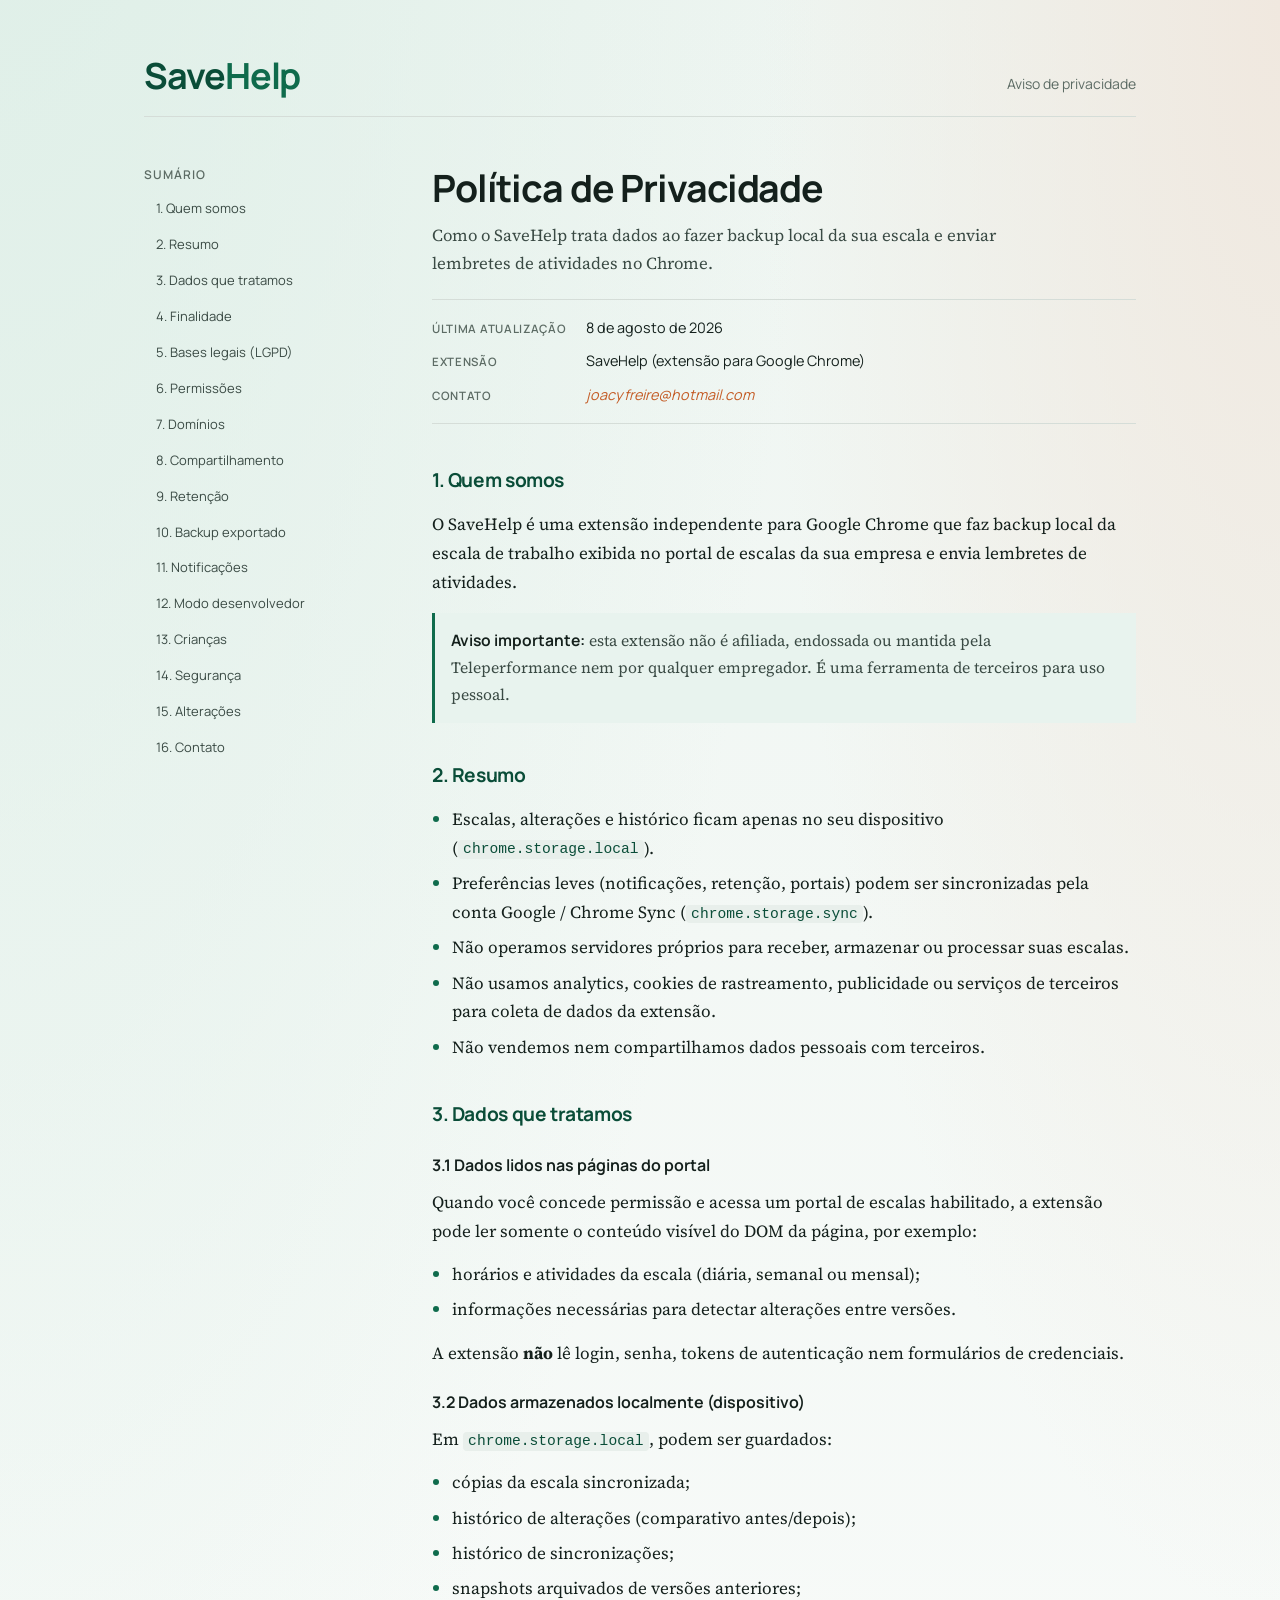
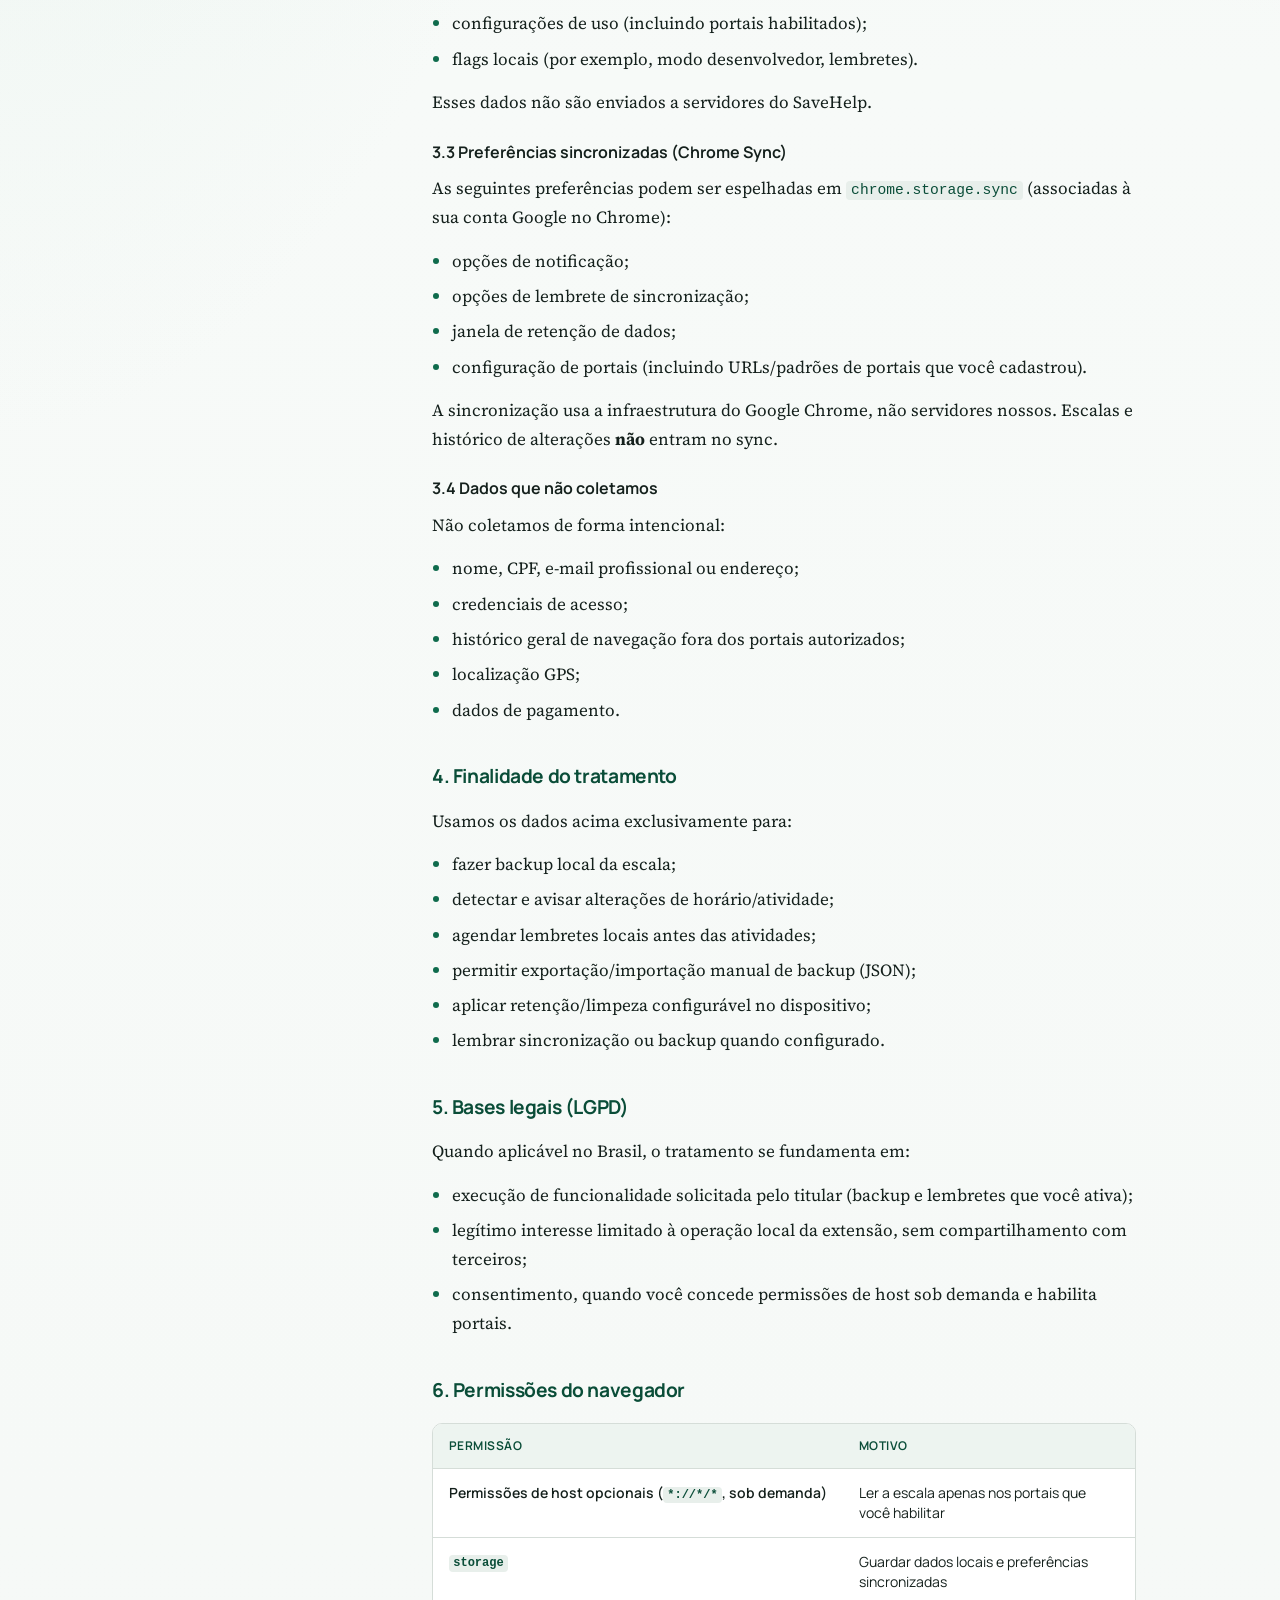
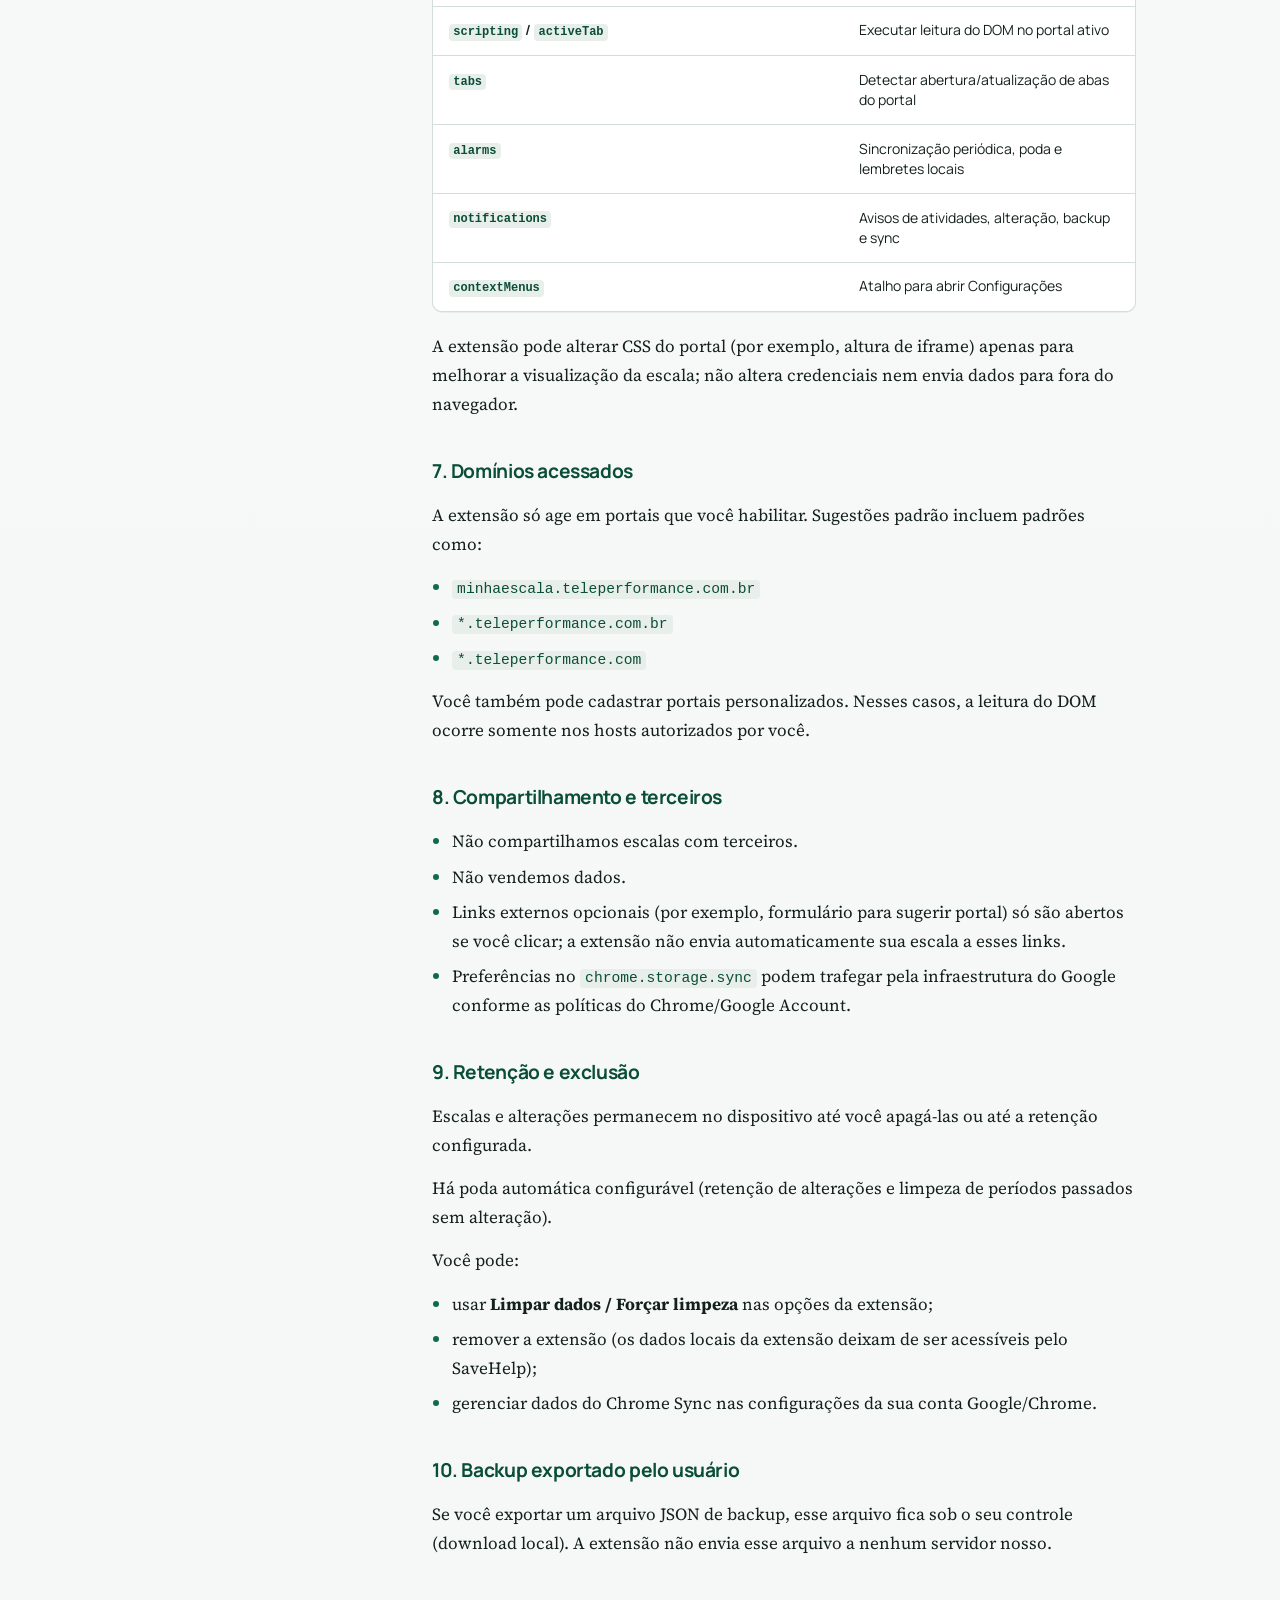
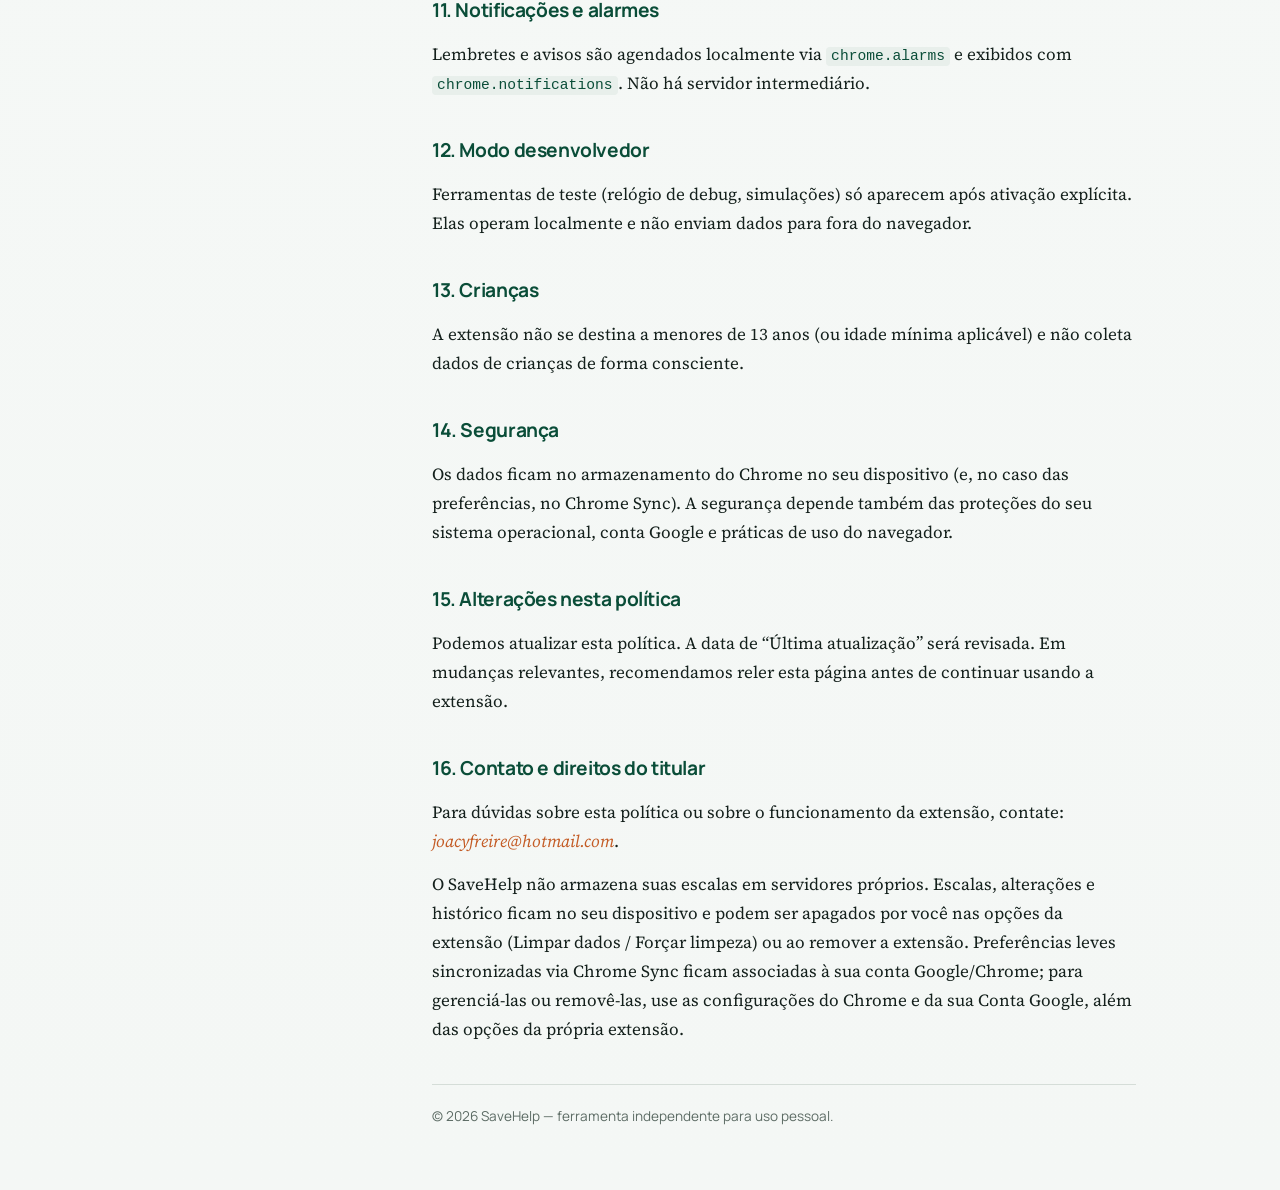
==== savehelp/privacidade.html @ 07190534 "Index e separação por diretorio" ====
<!DOCTYPE html>
<html lang="pt-BR">
<head>
  <meta charset="UTF-8" />
  <meta name="viewport" content="width=device-width, initial-scale=1" />
  <title>Política de Privacidade — SaveHelp</title>
  <meta name="description" content="Política de Privacidade da extensão SaveHelp para Google Chrome. Como tratamos dados de escalas, preferências e permissões." />
  <link rel="preconnect" href="https://fonts.googleapis.com" />
  <link rel="preconnect" href="https://fonts.gstatic.com" crossorigin />
  <link href="https://fonts.googleapis.com/css2?family=Manrope:wght@400;500;600;700&family=Source+Serif+4:opsz,wght@8..60,400;8..60,600;8..60,700&display=swap" rel="stylesheet" />
  <style>
    :root {
      --ink: #14201c;
      --ink-soft: #3a4a44;
      --muted: #5c6b64;
      --line: #d5ddd8;
      --paper: #f7faf8;
      --surface: #ffffff;
      --brand: #0f6b4c;
      --brand-deep: #0a4d38;
      --accent: #c45c26;
      --highlight: #e8f3ee;
      --shadow: 0 1px 0 rgba(20, 32, 28, 0.06);
      --radius: 10px;
      --max: 44rem;
      --font-sans: "Manrope", system-ui, sans-serif;
      --font-serif: "Source Serif 4", Georgia, serif;
    }

    * {
      box-sizing: border-box;
    }

    html {
      scroll-behavior: smooth;
    }

    body {
      margin: 0;
      color: var(--ink);
      font-family: var(--font-serif);
      font-size: 1.0625rem;
      line-height: 1.7;
      background:
        radial-gradient(ellipse 120% 80% at 0% -10%, #dceee6 0%, transparent 55%),
        radial-gradient(ellipse 90% 60% at 100% 0%, #f0e8df 0%, transparent 45%),
        linear-gradient(180deg, #eef5f1 0%, var(--paper) 28%, #f4f7f5 100%);
      min-height: 100vh;
    }

    a {
      color: var(--brand-deep);
      text-decoration-thickness: 1px;
      text-underline-offset: 0.18em;
    }

    a:hover {
      color: var(--accent);
    }

    .page {
      width: min(100% - 2rem, 68rem);
      margin: 0 auto;
      padding: 2.5rem 0 4rem;
      display: grid;
      grid-template-columns: 1fr;
      gap: 2rem;
    }

    @media (min-width: 960px) {
      .page {
        grid-template-columns: 15rem minmax(0, var(--max));
        justify-content: center;
        gap: 3rem;
        padding-top: 3.5rem;
      }
    }

    .brand-bar {
      grid-column: 1 / -1;
      display: flex;
      flex-wrap: wrap;
      align-items: baseline;
      justify-content: space-between;
      gap: 0.75rem 1.5rem;
      padding-bottom: 1.25rem;
      border-bottom: 1px solid var(--line);
    }

    .brand {
      font-family: var(--font-sans);
      font-weight: 700;
      font-size: clamp(1.75rem, 3vw, 2.25rem);
      letter-spacing: -0.03em;
      color: var(--brand-deep);
      line-height: 1.1;
    }

    .brand span {
      color: var(--brand);
    }

    .meta-top {
      font-family: var(--font-sans);
      font-size: 0.875rem;
      color: var(--muted);
    }

    .toc {
      font-family: var(--font-sans);
    }

    @media (min-width: 960px) {
      .toc {
        position: sticky;
        top: 1.5rem;
        align-self: start;
        max-height: calc(100vh - 3rem);
        overflow: auto;
      }
    }

    .toc h2 {
      margin: 0 0 0.75rem;
      font-size: 0.75rem;
      font-weight: 600;
      letter-spacing: 0.08em;
      text-transform: uppercase;
      color: var(--muted);
    }

    .toc ol {
      margin: 0;
      padding: 0;
      list-style: none;
      display: grid;
      gap: 0.35rem;
    }

    .toc a {
      display: block;
      padding: 0.2rem 0;
      color: var(--ink-soft);
      text-decoration: none;
      font-size: 0.8125rem;
      line-height: 1.35;
      border-left: 2px solid transparent;
      padding-left: 0.65rem;
    }

    .toc a:hover {
      color: var(--brand);
      border-left-color: var(--brand);
    }

    main {
      min-width: 0;
    }

    .hero {
      margin-bottom: 2.5rem;
    }

    .hero h1 {
      margin: 0 0 0.75rem;
      font-family: var(--font-sans);
      font-size: clamp(1.65rem, 3.5vw, 2.35rem);
      font-weight: 700;
      letter-spacing: -0.03em;
      line-height: 1.2;
      color: var(--ink);
    }

    .hero-lede {
      margin: 0 0 1.25rem;
      color: var(--ink-soft);
      font-size: 1.05rem;
      max-width: 38rem;
    }

    .facts {
      display: grid;
      gap: 0.65rem;
      font-family: var(--font-sans);
      font-size: 0.9rem;
      padding: 1rem 0;
      border-top: 1px solid var(--line);
      border-bottom: 1px solid var(--line);
    }

    .facts dt {
      margin: 0;
      font-weight: 600;
      color: var(--muted);
      font-size: 0.72rem;
      letter-spacing: 0.06em;
      text-transform: uppercase;
    }

    .facts dd {
      margin: 0.15rem 0 0;
      color: var(--ink);
    }

    @media (min-width: 560px) {
      .facts {
        grid-template-columns: auto 1fr;
        column-gap: 1.25rem;
        row-gap: 0.55rem;
        align-items: baseline;
      }

      .facts dt {
        margin: 0;
      }

      .facts dd {
        margin: 0;
      }
    }

    section {
      margin: 0 0 2.25rem;
      scroll-margin-top: 1.5rem;
    }

    section h2 {
      margin: 0 0 0.85rem;
      font-family: var(--font-sans);
      font-size: 1.2rem;
      font-weight: 700;
      letter-spacing: -0.02em;
      color: var(--brand-deep);
    }

    section h3 {
      margin: 1.35rem 0 0.55rem;
      font-family: var(--font-sans);
      font-size: 1rem;
      font-weight: 650;
      color: var(--ink);
    }

    p {
      margin: 0 0 0.9rem;
    }

    ul, ol {
      margin: 0 0 0.9rem;
      padding-left: 1.25rem;
    }

    li {
      margin-bottom: 0.4rem;
    }

    li::marker {
      color: var(--brand);
    }

    .callout {
      margin: 1rem 0 1.25rem;
      padding: 0.9rem 1rem;
      background: var(--highlight);
      border-left: 3px solid var(--brand);
      color: var(--ink-soft);
      font-size: 0.98rem;
    }

    .callout strong {
      color: var(--ink);
      font-family: var(--font-sans);
      font-weight: 650;
    }

    .table-wrap {
      overflow-x: auto;
      margin: 1rem 0 1.25rem;
      border: 1px solid var(--line);
      border-radius: var(--radius);
      background: var(--surface);
      box-shadow: var(--shadow);
    }

    table {
      width: 100%;
      border-collapse: collapse;
      font-family: var(--font-sans);
      font-size: 0.875rem;
      line-height: 1.45;
    }

    th, td {
      padding: 0.85rem 1rem;
      text-align: left;
      vertical-align: top;
      border-bottom: 1px solid var(--line);
    }

    th {
      background: #edf4f0;
      font-weight: 650;
      color: var(--brand-deep);
      font-size: 0.75rem;
      letter-spacing: 0.04em;
      text-transform: uppercase;
    }

    tr:last-child td {
      border-bottom: none;
    }

    td:first-child {
      font-weight: 600;
      color: var(--ink);
      white-space: nowrap;
    }

    @media (max-width: 560px) {
      td:first-child {
        white-space: normal;
      }
    }

    code {
      font-family: ui-monospace, "Cascadia Code", "Segoe UI Mono", monospace;
      font-size: 0.86em;
      background: #e8efeB;
      color: var(--brand-deep);
      padding: 0.1em 0.35em;
      border-radius: 4px;
    }

    footer {
      margin-top: 2.5rem;
      padding-top: 1.25rem;
      border-top: 1px solid var(--line);
      font-family: var(--font-sans);
      font-size: 0.85rem;
      color: var(--muted);
    }

    footer p {
      margin: 0;
    }

    .email-placeholder {
      font-style: italic;
      color: var(--accent);
    }
  </style>
</head>
<body>
  <div class="page">
    <header class="brand-bar">
      <div class="brand">Save<span>Help</span></div>
      <div class="meta-top">Aviso de privacidade</div>
    </header>

    <nav class="toc" aria-label="Sumário">
      <h2>Sumário</h2>
      <ol>
        <li><a href="#quem-somos">1. Quem somos</a></li>
        <li><a href="#resumo">2. Resumo</a></li>
        <li><a href="#dados">3. Dados que tratamos</a></li>
        <li><a href="#finalidade">4. Finalidade</a></li>
        <li><a href="#lgpd">5. Bases legais (LGPD)</a></li>
        <li><a href="#permissoes">6. Permissões</a></li>
        <li><a href="#dominios">7. Domínios</a></li>
        <li><a href="#compartilhamento">8. Compartilhamento</a></li>
        <li><a href="#retencao">9. Retenção</a></li>
        <li><a href="#backup">10. Backup exportado</a></li>
        <li><a href="#notificacoes">11. Notificações</a></li>
        <li><a href="#dev">12. Modo desenvolvedor</a></li>
        <li><a href="#criancas">13. Crianças</a></li>
        <li><a href="#seguranca">14. Segurança</a></li>
        <li><a href="#alteracoes">15. Alterações</a></li>
        <li><a href="#contato">16. Contato</a></li>
      </ol>
    </nav>

    <main>
      <div class="hero">
        <h1>Política de Privacidade</h1>
        <p class="hero-lede">
          Como o SaveHelp trata dados ao fazer backup local da sua escala e enviar lembretes de atividades no Chrome.
        </p>
        <dl class="facts">
          <dt>Última atualização</dt>
          <dd>8 de agosto de 2026</dd>
          <dt>Extensão</dt>
          <dd>SaveHelp (extensão para Google Chrome)</dd>
          <dt>Contato</dt>
          <dd><span class="email-placeholder">joacyfreire@hotmail.com</span></dd>
        </dl>
      </div>

      <section id="quem-somos">
        <h2>1. Quem somos</h2>
        <p>
          O SaveHelp é uma extensão independente para Google Chrome que faz backup local da escala de trabalho exibida no portal de escalas da sua empresa e envia lembretes de atividades.
        </p>
        <div class="callout">
          <strong>Aviso importante:</strong> esta extensão não é afiliada, endossada ou mantida pela Teleperformance nem por qualquer empregador. É uma ferramenta de terceiros para uso pessoal.
        </div>
      </section>

      <section id="resumo">
        <h2>2. Resumo</h2>
        <ul>
          <li>Escalas, alterações e histórico ficam apenas no seu dispositivo (<code>chrome.storage.local</code>).</li>
          <li>Preferências leves (notificações, retenção, portais) podem ser sincronizadas pela conta Google / Chrome Sync (<code>chrome.storage.sync</code>).</li>
          <li>Não operamos servidores próprios para receber, armazenar ou processar suas escalas.</li>
          <li>Não usamos analytics, cookies de rastreamento, publicidade ou serviços de terceiros para coleta de dados da extensão.</li>
          <li>Não vendemos nem compartilhamos dados pessoais com terceiros.</li>
        </ul>
      </section>

      <section id="dados">
        <h2>3. Dados que tratamos</h2>

        <h3>3.1 Dados lidos nas páginas do portal</h3>
        <p>
          Quando você concede permissão e acessa um portal de escalas habilitado, a extensão pode ler somente o conteúdo visível do DOM da página, por exemplo:
        </p>
        <ul>
          <li>horários e atividades da escala (diária, semanal ou mensal);</li>
          <li>informações necessárias para detectar alterações entre versões.</li>
        </ul>
        <p>
          A extensão <strong>não</strong> lê login, senha, tokens de autenticação nem formulários de credenciais.
        </p>

        <h3>3.2 Dados armazenados localmente (dispositivo)</h3>
        <p>Em <code>chrome.storage.local</code>, podem ser guardados:</p>
        <ul>
          <li>cópias da escala sincronizada;</li>
          <li>histórico de alterações (comparativo antes/depois);</li>
          <li>histórico de sincronizações;</li>
          <li>snapshots arquivados de versões anteriores;</li>
          <li>configurações de uso (incluindo portais habilitados);</li>
          <li>flags locais (por exemplo, modo desenvolvedor, lembretes).</li>
        </ul>
        <p>Esses dados não são enviados a servidores do SaveHelp.</p>

        <h3>3.3 Preferências sincronizadas (Chrome Sync)</h3>
        <p>
          As seguintes preferências podem ser espelhadas em <code>chrome.storage.sync</code> (associadas à sua conta Google no Chrome):
        </p>
        <ul>
          <li>opções de notificação;</li>
          <li>opções de lembrete de sincronização;</li>
          <li>janela de retenção de dados;</li>
          <li>configuração de portais (incluindo URLs/padrões de portais que você cadastrou).</li>
        </ul>
        <p>
          A sincronização usa a infraestrutura do Google Chrome, não servidores nossos. Escalas e histórico de alterações <strong>não</strong> entram no sync.
        </p>

        <h3>3.4 Dados que não coletamos</h3>
        <p>Não coletamos de forma intencional:</p>
        <ul>
          <li>nome, CPF, e-mail profissional ou endereço;</li>
          <li>credenciais de acesso;</li>
          <li>histórico geral de navegação fora dos portais autorizados;</li>
          <li>localização GPS;</li>
          <li>dados de pagamento.</li>
        </ul>
      </section>

      <section id="finalidade">
        <h2>4. Finalidade do tratamento</h2>
        <p>Usamos os dados acima exclusivamente para:</p>
        <ul>
          <li>fazer backup local da escala;</li>
          <li>detectar e avisar alterações de horário/atividade;</li>
          <li>agendar lembretes locais antes das atividades;</li>
          <li>permitir exportação/importação manual de backup (JSON);</li>
          <li>aplicar retenção/limpeza configurável no dispositivo;</li>
          <li>lembrar sincronização ou backup quando configurado.</li>
        </ul>
      </section>

      <section id="lgpd">
        <h2>5. Bases legais (LGPD)</h2>
        <p>Quando aplicável no Brasil, o tratamento se fundamenta em:</p>
        <ul>
          <li>execução de funcionalidade solicitada pelo titular (backup e lembretes que você ativa);</li>
          <li>legítimo interesse limitado à operação local da extensão, sem compartilhamento com terceiros;</li>
          <li>consentimento, quando você concede permissões de host sob demanda e habilita portais.</li>
        </ul>
      </section>

      <section id="permissoes">
        <h2>6. Permissões do navegador</h2>
        <div class="table-wrap">
          <table>
            <thead>
              <tr>
                <th scope="col">Permissão</th>
                <th scope="col">Motivo</th>
              </tr>
            </thead>
            <tbody>
              <tr>
                <td>Permissões de host opcionais (<code>*://*/*</code>, sob demanda)</td>
                <td>Ler a escala apenas nos portais que você habilitar</td>
              </tr>
              <tr>
                <td><code>storage</code></td>
                <td>Guardar dados locais e preferências sincronizadas</td>
              </tr>
              <tr>
                <td><code>scripting</code> / <code>activeTab</code></td>
                <td>Executar leitura do DOM no portal ativo</td>
              </tr>
              <tr>
                <td><code>tabs</code></td>
                <td>Detectar abertura/atualização de abas do portal</td>
              </tr>
              <tr>
                <td><code>alarms</code></td>
                <td>Sincronização periódica, poda e lembretes locais</td>
              </tr>
              <tr>
                <td><code>notifications</code></td>
                <td>Avisos de atividades, alteração, backup e sync</td>
              </tr>
              <tr>
                <td><code>contextMenus</code></td>
                <td>Atalho para abrir Configurações</td>
              </tr>
            </tbody>
          </table>
        </div>
        <p>
          A extensão pode alterar CSS do portal (por exemplo, altura de iframe) apenas para melhorar a visualização da escala; não altera credenciais nem envia dados para fora do navegador.
        </p>
      </section>

      <section id="dominios">
        <h2>7. Domínios acessados</h2>
        <p>
          A extensão só age em portais que você habilitar. Sugestões padrão incluem padrões como:
        </p>
        <ul>
          <li><code>minhaescala.teleperformance.com.br</code></li>
          <li><code>*.teleperformance.com.br</code></li>
          <li><code>*.teleperformance.com</code></li>
        </ul>
        <p>
          Você também pode cadastrar portais personalizados. Nesses casos, a leitura do DOM ocorre somente nos hosts autorizados por você.
        </p>
      </section>

      <section id="compartilhamento">
        <h2>8. Compartilhamento e terceiros</h2>
        <ul>
          <li>Não compartilhamos escalas com terceiros.</li>
          <li>Não vendemos dados.</li>
          <li>Links externos opcionais (por exemplo, formulário para sugerir portal) só são abertos se você clicar; a extensão não envia automaticamente sua escala a esses links.</li>
          <li>Preferências no <code>chrome.storage.sync</code> podem trafegar pela infraestrutura do Google conforme as políticas do Chrome/Google Account.</li>
        </ul>
      </section>

      <section id="retencao">
        <h2>9. Retenção e exclusão</h2>
        <p>
          Escalas e alterações permanecem no dispositivo até você apagá-las ou até a retenção configurada.
        </p>
        <p>
          Há poda automática configurável (retenção de alterações e limpeza de períodos passados sem alteração).
        </p>
        <p>Você pode:</p>
        <ul>
          <li>usar <strong>Limpar dados / Forçar limpeza</strong> nas opções da extensão;</li>
          <li>remover a extensão (os dados locais da extensão deixam de ser acessíveis pelo SaveHelp);</li>
          <li>gerenciar dados do Chrome Sync nas configurações da sua conta Google/Chrome.</li>
        </ul>
      </section>

      <section id="backup">
        <h2>10. Backup exportado pelo usuário</h2>
        <p>
          Se você exportar um arquivo JSON de backup, esse arquivo fica sob o seu controle (download local). A extensão não envia esse arquivo a nenhum servidor nosso.
        </p>
      </section>

      <section id="notificacoes">
        <h2>11. Notificações e alarmes</h2>
        <p>
          Lembretes e avisos são agendados localmente via <code>chrome.alarms</code> e exibidos com <code>chrome.notifications</code>. Não há servidor intermediário.
        </p>
      </section>

      <section id="dev">
        <h2>12. Modo desenvolvedor</h2>
        <p>
          Ferramentas de teste (relógio de debug, simulações) só aparecem após ativação explícita. Elas operam localmente e não enviam dados para fora do navegador.
        </p>
      </section>

      <section id="criancas">
        <h2>13. Crianças</h2>
        <p>
          A extensão não se destina a menores de 13 anos (ou idade mínima aplicável) e não coleta dados de crianças de forma consciente.
        </p>
      </section>

      <section id="seguranca">
        <h2>14. Segurança</h2>
        <p>
          Os dados ficam no armazenamento do Chrome no seu dispositivo (e, no caso das preferências, no Chrome Sync). A segurança depende também das proteções do seu sistema operacional, conta Google e práticas de uso do navegador.
        </p>
      </section>

      <section id="alteracoes">
        <h2>15. Alterações nesta política</h2>
        <p>
          Podemos atualizar esta política. A data de “Última atualização” será revisada. Em mudanças relevantes, recomendamos reler esta página antes de continuar usando a extensão.
        </p>
      </section>

      <section id="contato">
        <h2>16. Contato e direitos do titular</h2>
        <p>
          Para dúvidas sobre esta política ou sobre o funcionamento da extensão, contate:
          <span class="email-placeholder">joacyfreire@hotmail.com</span>.
        </p>
        <p>
          O SaveHelp não armazena suas escalas em servidores próprios. Escalas, alterações e histórico ficam no seu dispositivo e podem ser apagados por você nas opções da extensão (Limpar dados / Forçar limpeza) ou ao remover a extensão. Preferências leves sincronizadas via Chrome Sync ficam associadas à sua conta Google/Chrome; para gerenciá-las ou removê-las, use as configurações do Chrome e da sua Conta Google, além das opções da própria extensão.
        </p>
      </section>

      <footer>
        <p>© 2026 SaveHelp — ferramenta independente para uso pessoal.</p>
      </footer>
    </main>
  </div>
</body>
</html>
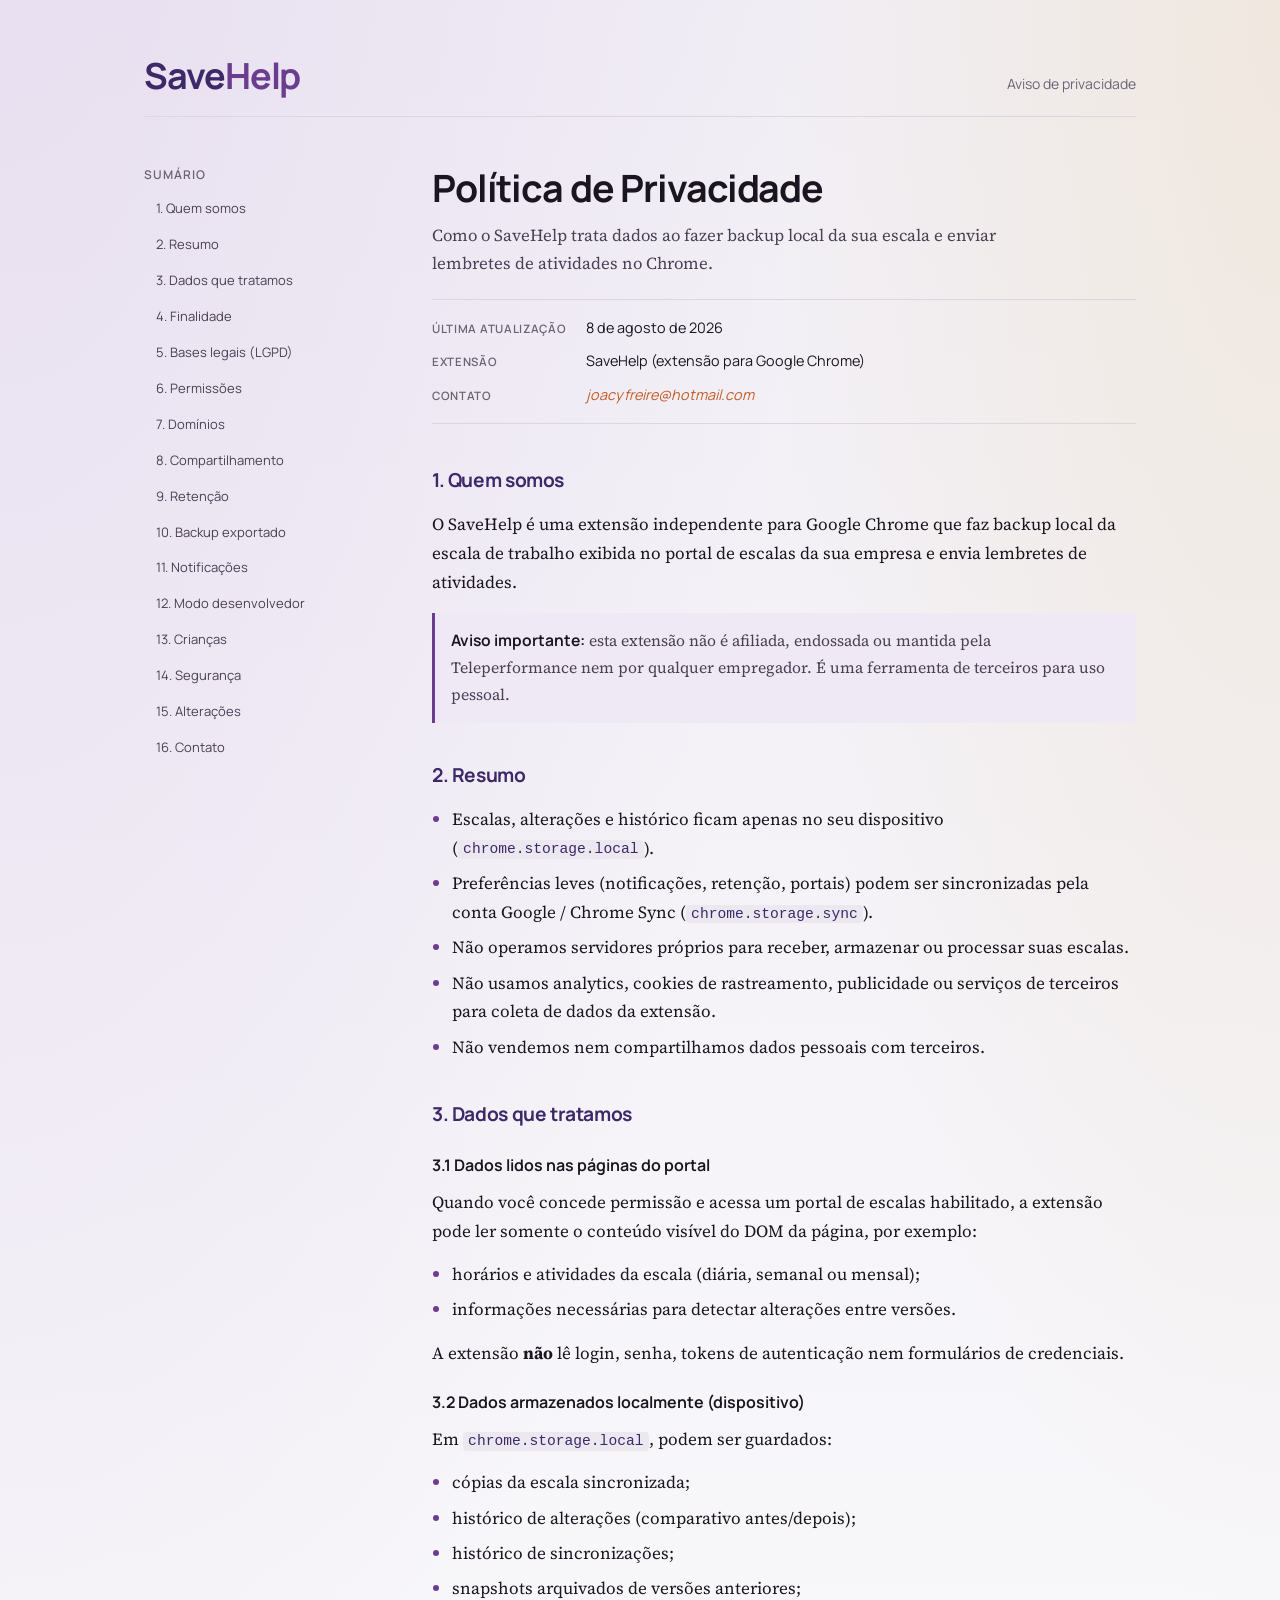
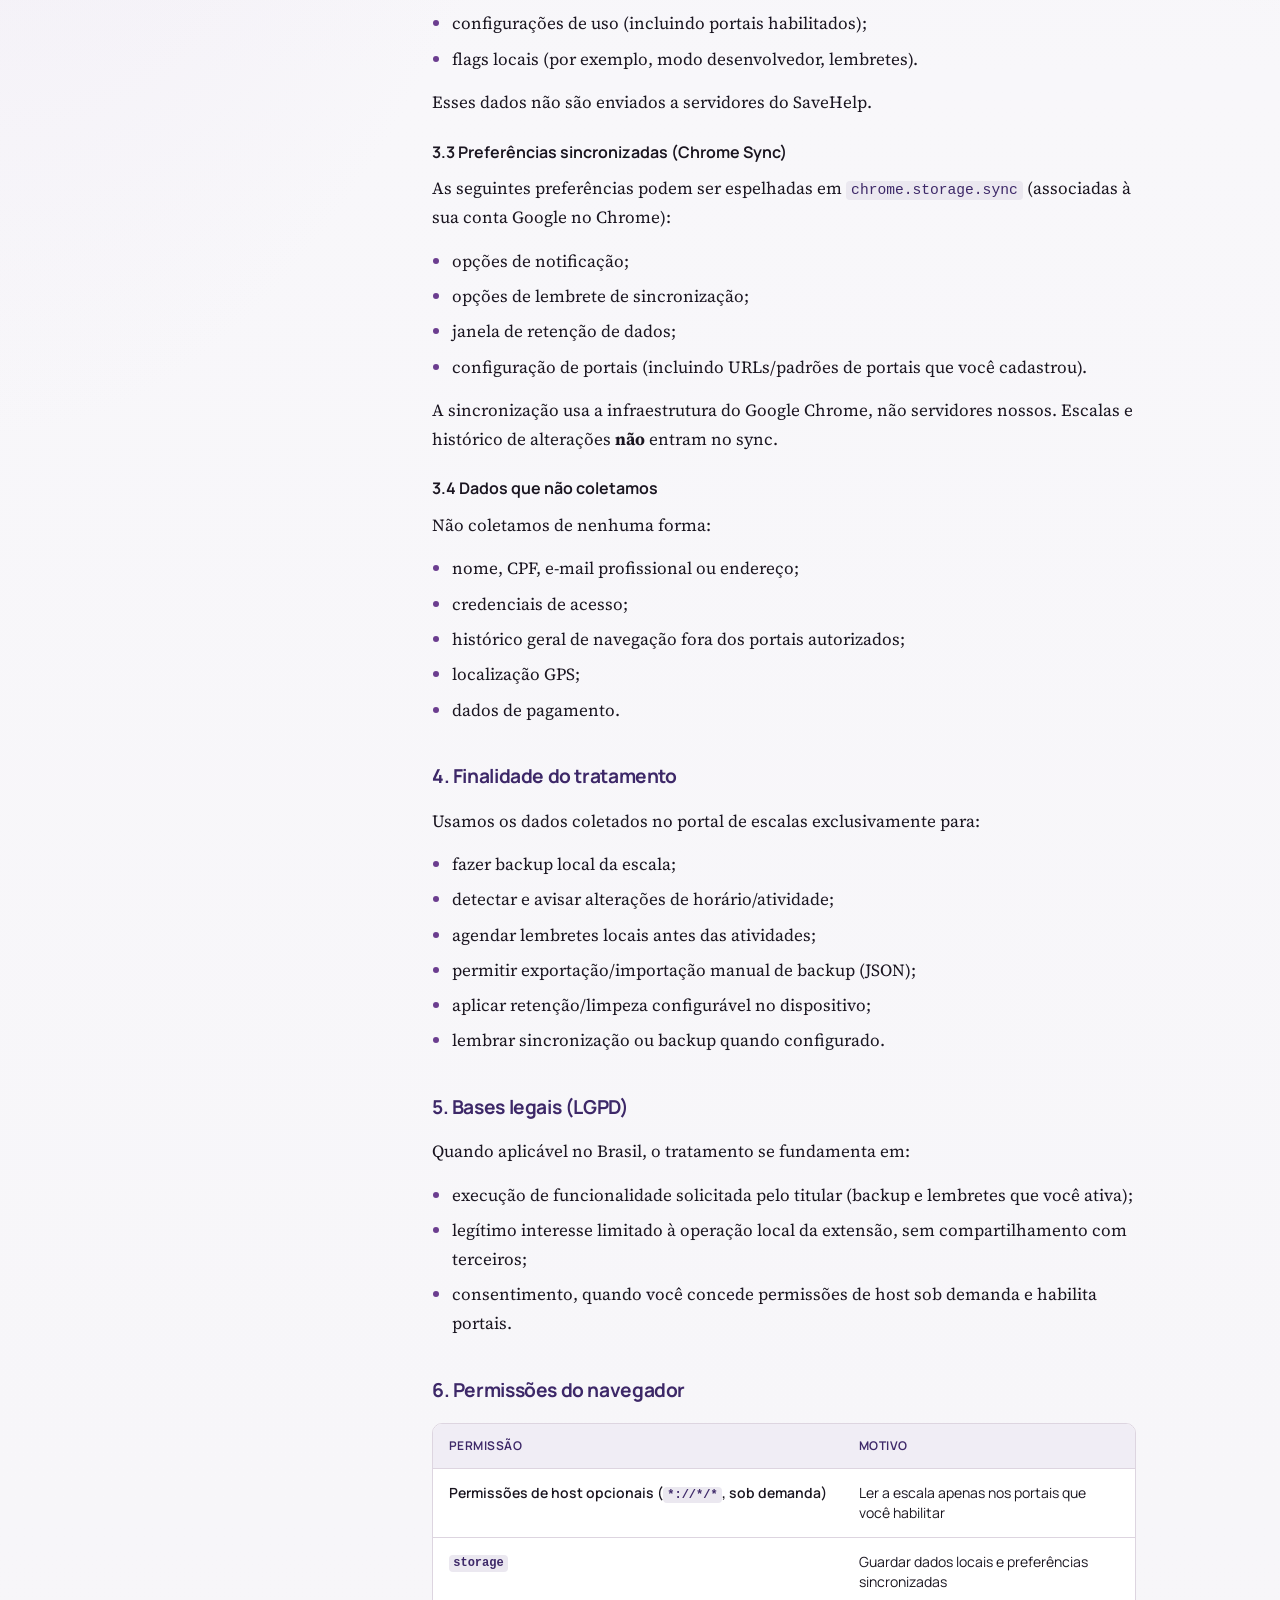
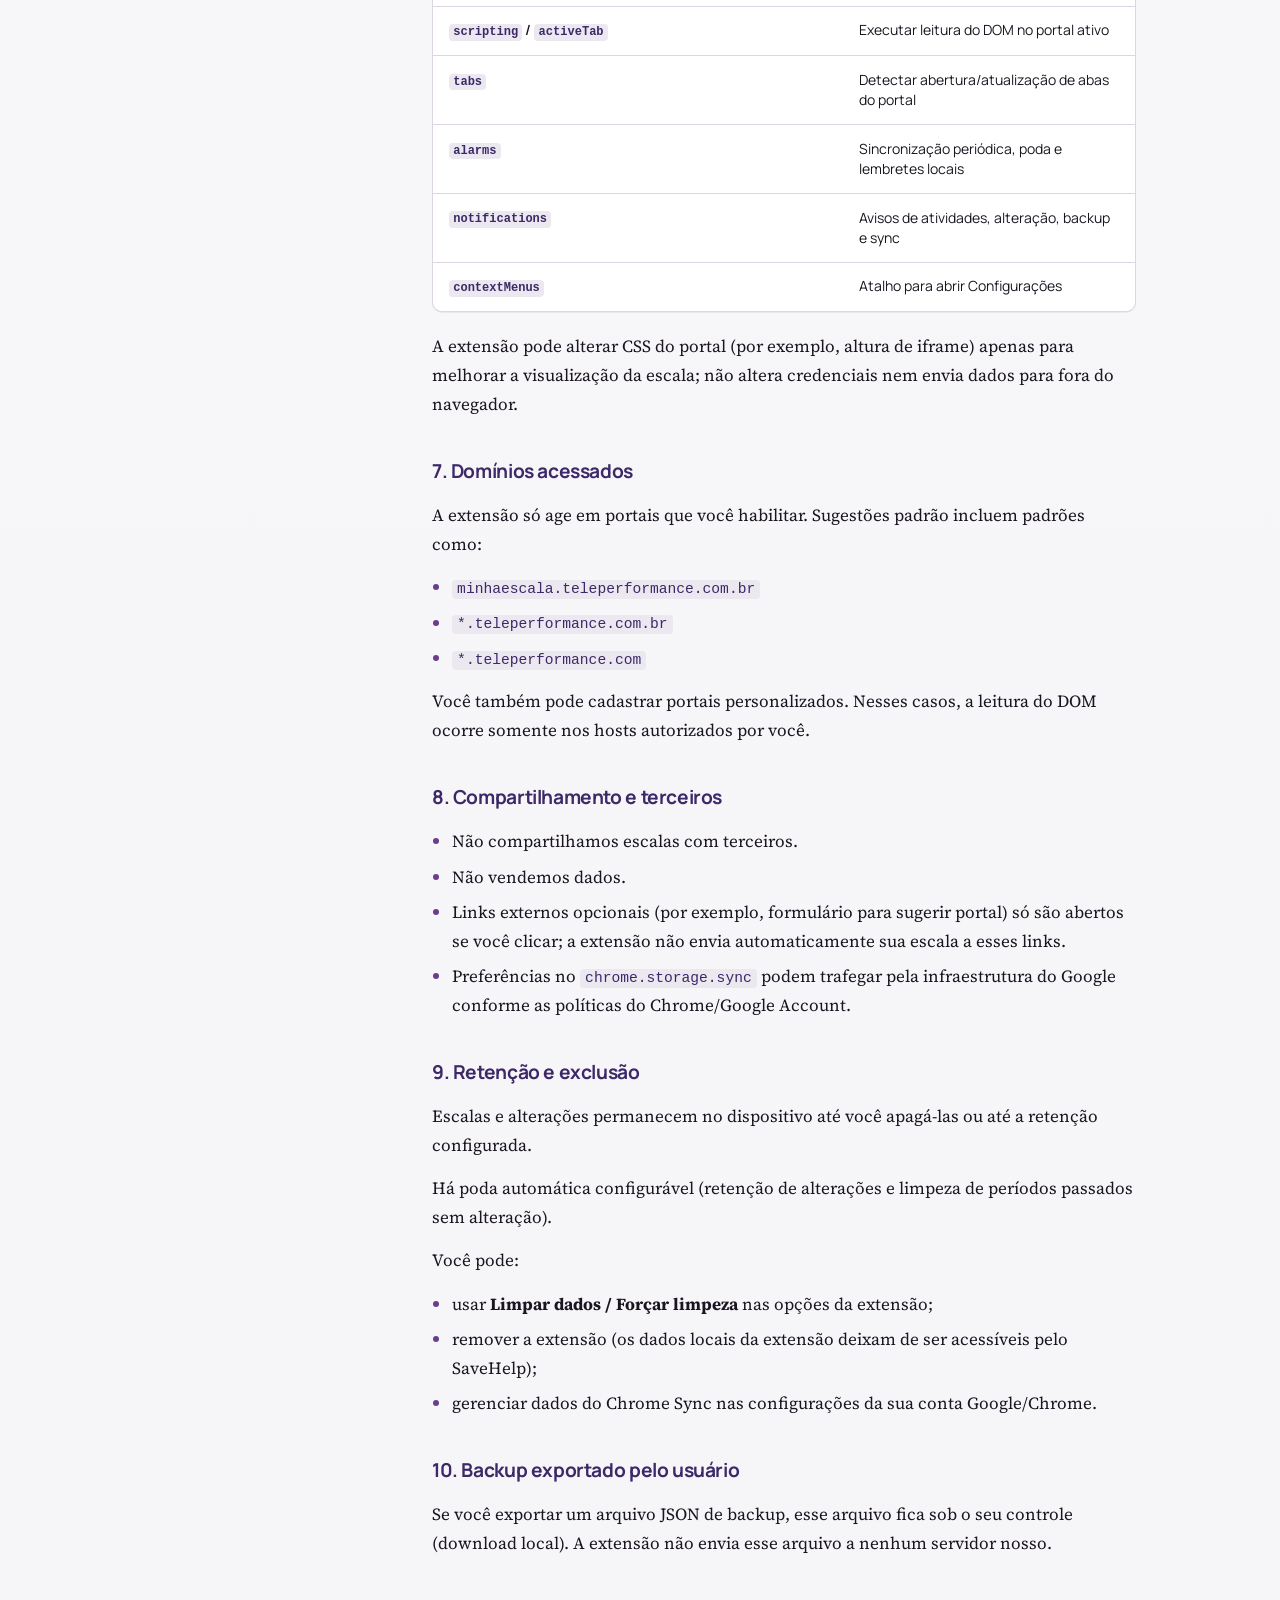
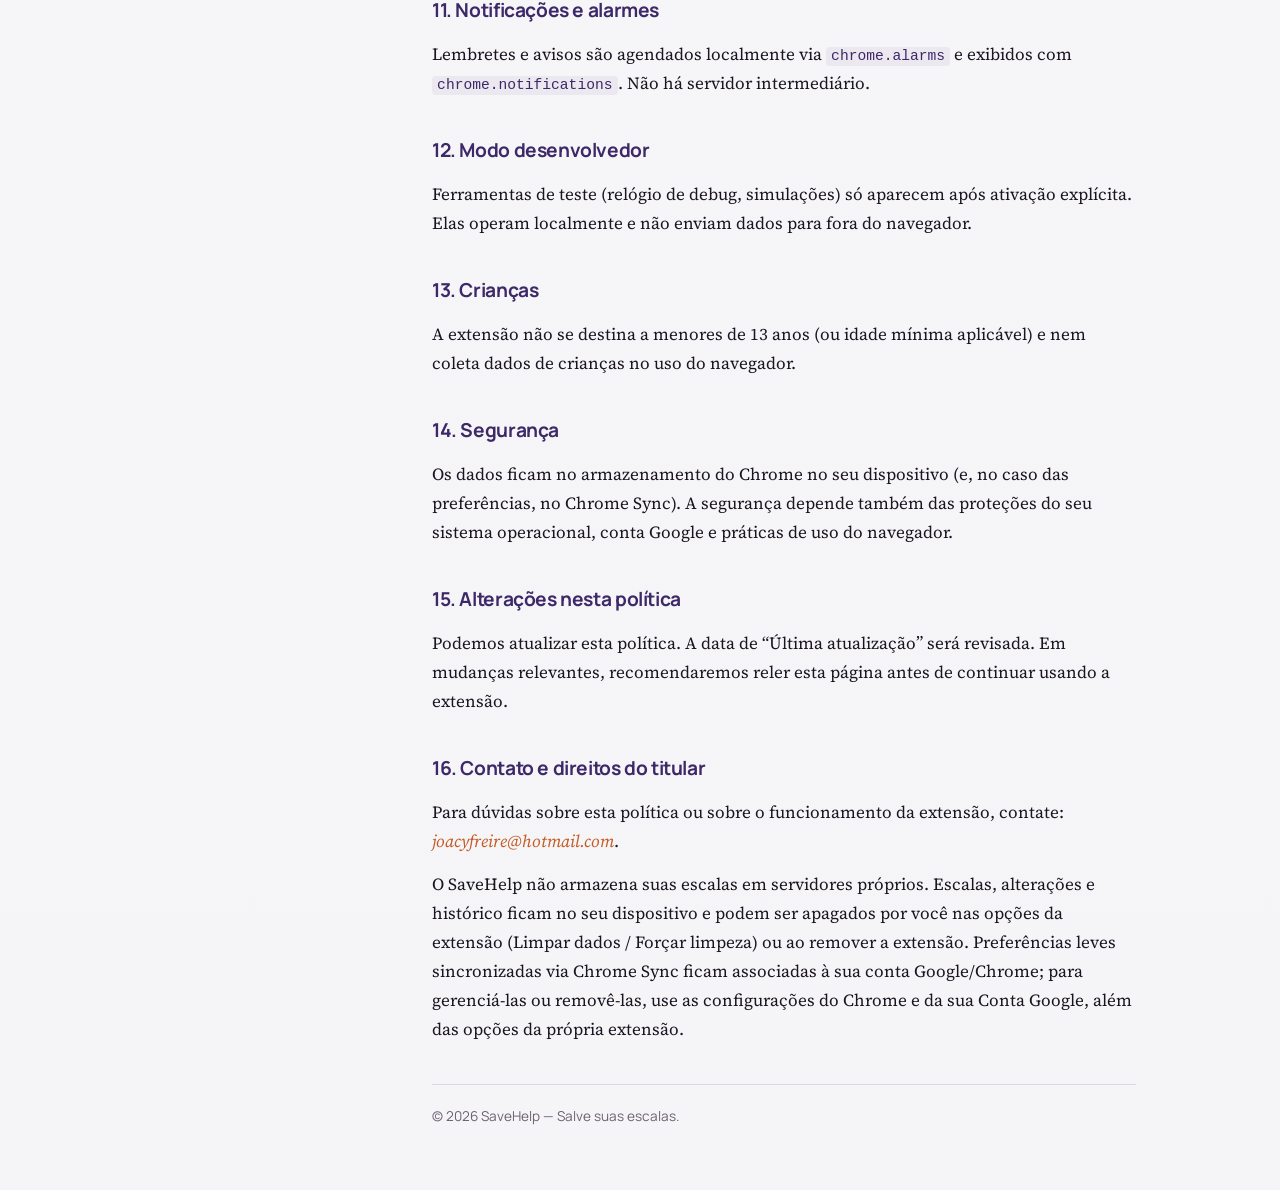
==== commit 90bda57b: "Atualização da privacidade savehelp" ====
--- a/savehelp/privacidade.html
+++ b/savehelp/privacidade.html
@@ -10,17 +10,17 @@
   <link href="https://fonts.googleapis.com/css2?family=Manrope:wght@400;500;600;700&family=Source+Serif+4:opsz,wght@8..60,400;8..60,600;8..60,700&display=swap" rel="stylesheet" />
   <style>
     :root {
-      --ink: #14201c;
-      --ink-soft: #3a4a44;
-      --muted: #5c6b64;
-      --line: #d5ddd8;
-      --paper: #f7faf8;
+      --ink: #1a1520;
+      --ink-soft: #4a3f54;
+      --muted: #6b6274;
+      --line: #ddd5e0;
+      --paper: #f8f7fa;
       --surface: #ffffff;
-      --brand: #0f6b4c;
-      --brand-deep: #0a4d38;
+      --brand: #6b3d8f;
+      --brand-deep: #3d2868;
       --accent: #c45c26;
-      --highlight: #e8f3ee;
-      --shadow: 0 1px 0 rgba(20, 32, 28, 0.06);
+      --highlight: #efe8f5;
+      --shadow: 0 1px 0 rgba(26, 21, 32, 0.06);
       --radius: 10px;
       --max: 44rem;
       --font-sans: "Manrope", system-ui, sans-serif;
@@ -42,9 +42,9 @@
       font-size: 1.0625rem;
       line-height: 1.7;
       background:
-        radial-gradient(ellipse 120% 80% at 0% -10%, #dceee6 0%, transparent 55%),
+        radial-gradient(ellipse 120% 80% at 0% -10%, #e6dcef 0%, transparent 55%),
         radial-gradient(ellipse 90% 60% at 100% 0%, #f0e8df 0%, transparent 45%),
-        linear-gradient(180deg, #eef5f1 0%, var(--paper) 28%, #f4f7f5 100%);
+        linear-gradient(180deg, #f1eef5 0%, var(--paper) 28%, #f5f4f7 100%);
       min-height: 100vh;
     }
 
@@ -298,7 +298,7 @@
     }
 
     th {
-      background: #edf4f0;
+      background: #f0edf5;
       font-weight: 650;
       color: var(--brand-deep);
       font-size: 0.75rem;
@@ -325,7 +325,7 @@
     code {
       font-family: ui-monospace, "Cascadia Code", "Segoe UI Mono", monospace;
       font-size: 0.86em;
-      background: #e8efeB;
+      background: #ebe8f0;
       color: var(--brand-deep);
       padding: 0.1em 0.35em;
       border-radius: 4px;
@@ -458,7 +458,7 @@
         </p>
 
         <h3>3.4 Dados que não coletamos</h3>
-        <p>Não coletamos de forma intencional:</p>
+        <p>Não coletamos de nenhuma forma:</p>
         <ul>
           <li>nome, CPF, e-mail profissional ou endereço;</li>
           <li>credenciais de acesso;</li>
@@ -470,7 +470,7 @@
 
       <section id="finalidade">
         <h2>4. Finalidade do tratamento</h2>
-        <p>Usamos os dados acima exclusivamente para:</p>
+        <p>Usamos os dados coletados no portal de escalas exclusivamente para:</p>
         <ul>
           <li>fazer backup local da escala;</li>
           <li>detectar e avisar alterações de horário/atividade;</li>
@@ -603,7 +603,7 @@
       <section id="criancas">
         <h2>13. Crianças</h2>
         <p>
-          A extensão não se destina a menores de 13 anos (ou idade mínima aplicável) e não coleta dados de crianças de forma consciente.
+          A extensão não se destina a menores de 13 anos (ou idade mínima aplicável) e nem coleta dados de crianças no uso do navegador.
         </p>
       </section>
 
@@ -617,7 +617,7 @@
       <section id="alteracoes">
         <h2>15. Alterações nesta política</h2>
         <p>
-          Podemos atualizar esta política. A data de “Última atualização” será revisada. Em mudanças relevantes, recomendamos reler esta página antes de continuar usando a extensão.
+          Podemos atualizar esta política. A data de “Última atualização” será revisada. Em mudanças relevantes, recomendaremos reler esta página antes de continuar usando a extensão.
         </p>
       </section>
 
@@ -633,7 +633,7 @@
       </section>
 
       <footer>
-        <p>© 2026 SaveHelp — ferramenta independente para uso pessoal.</p>
+        <p>© 2026 SaveHelp — Salve suas escalas.</p>
       </footer>
     </main>
   </div>
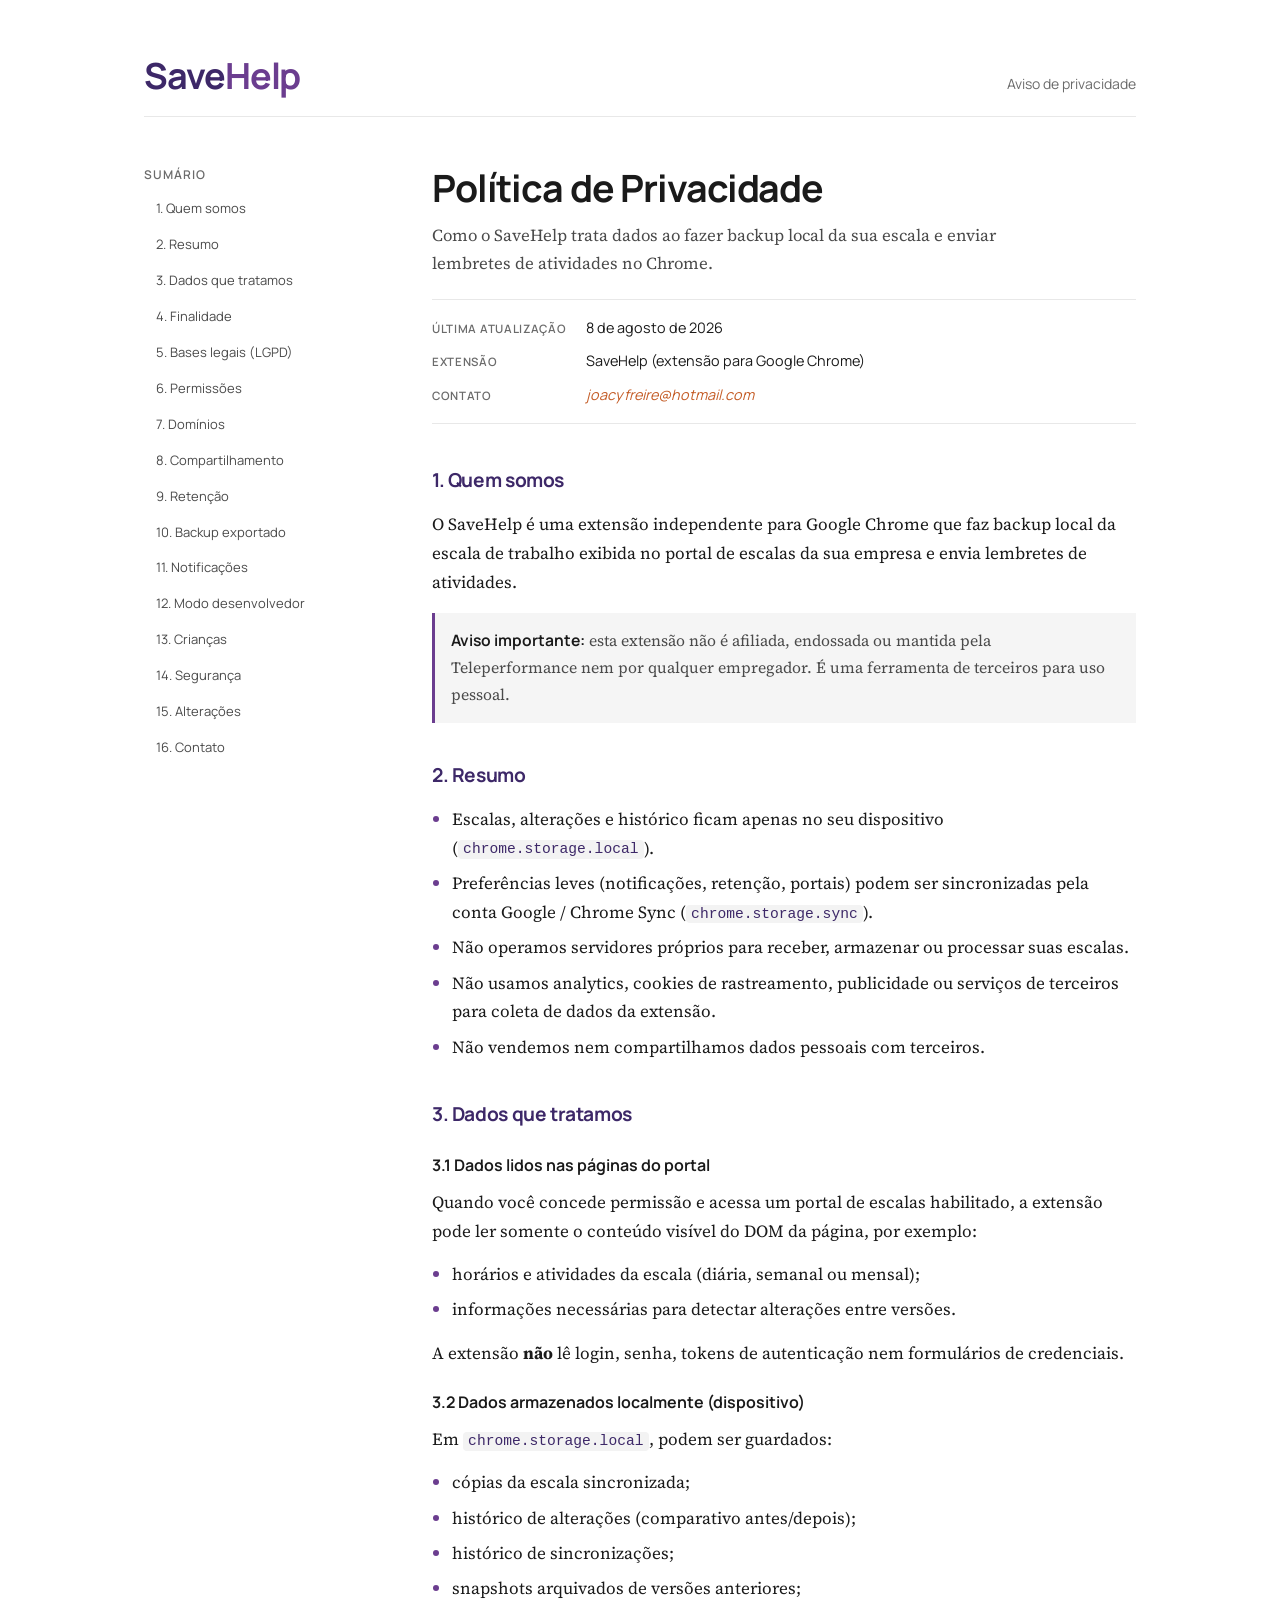
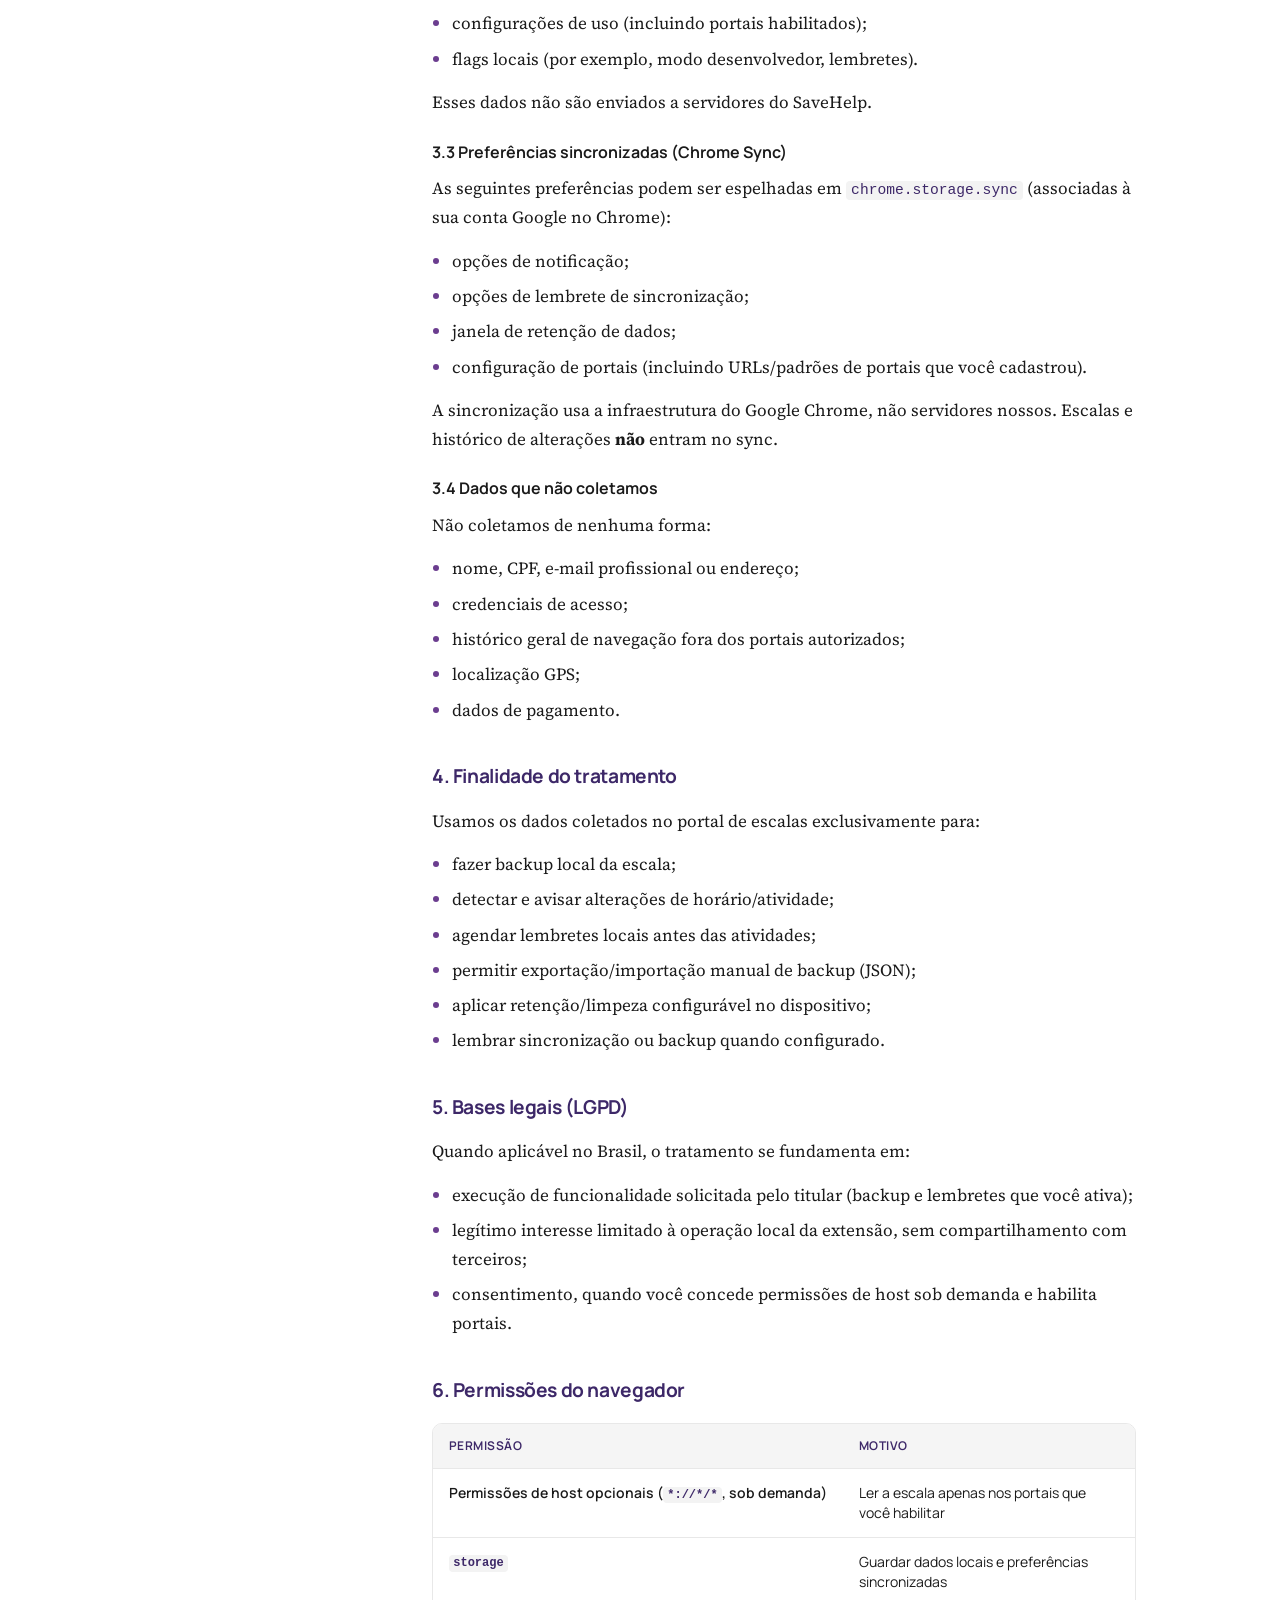
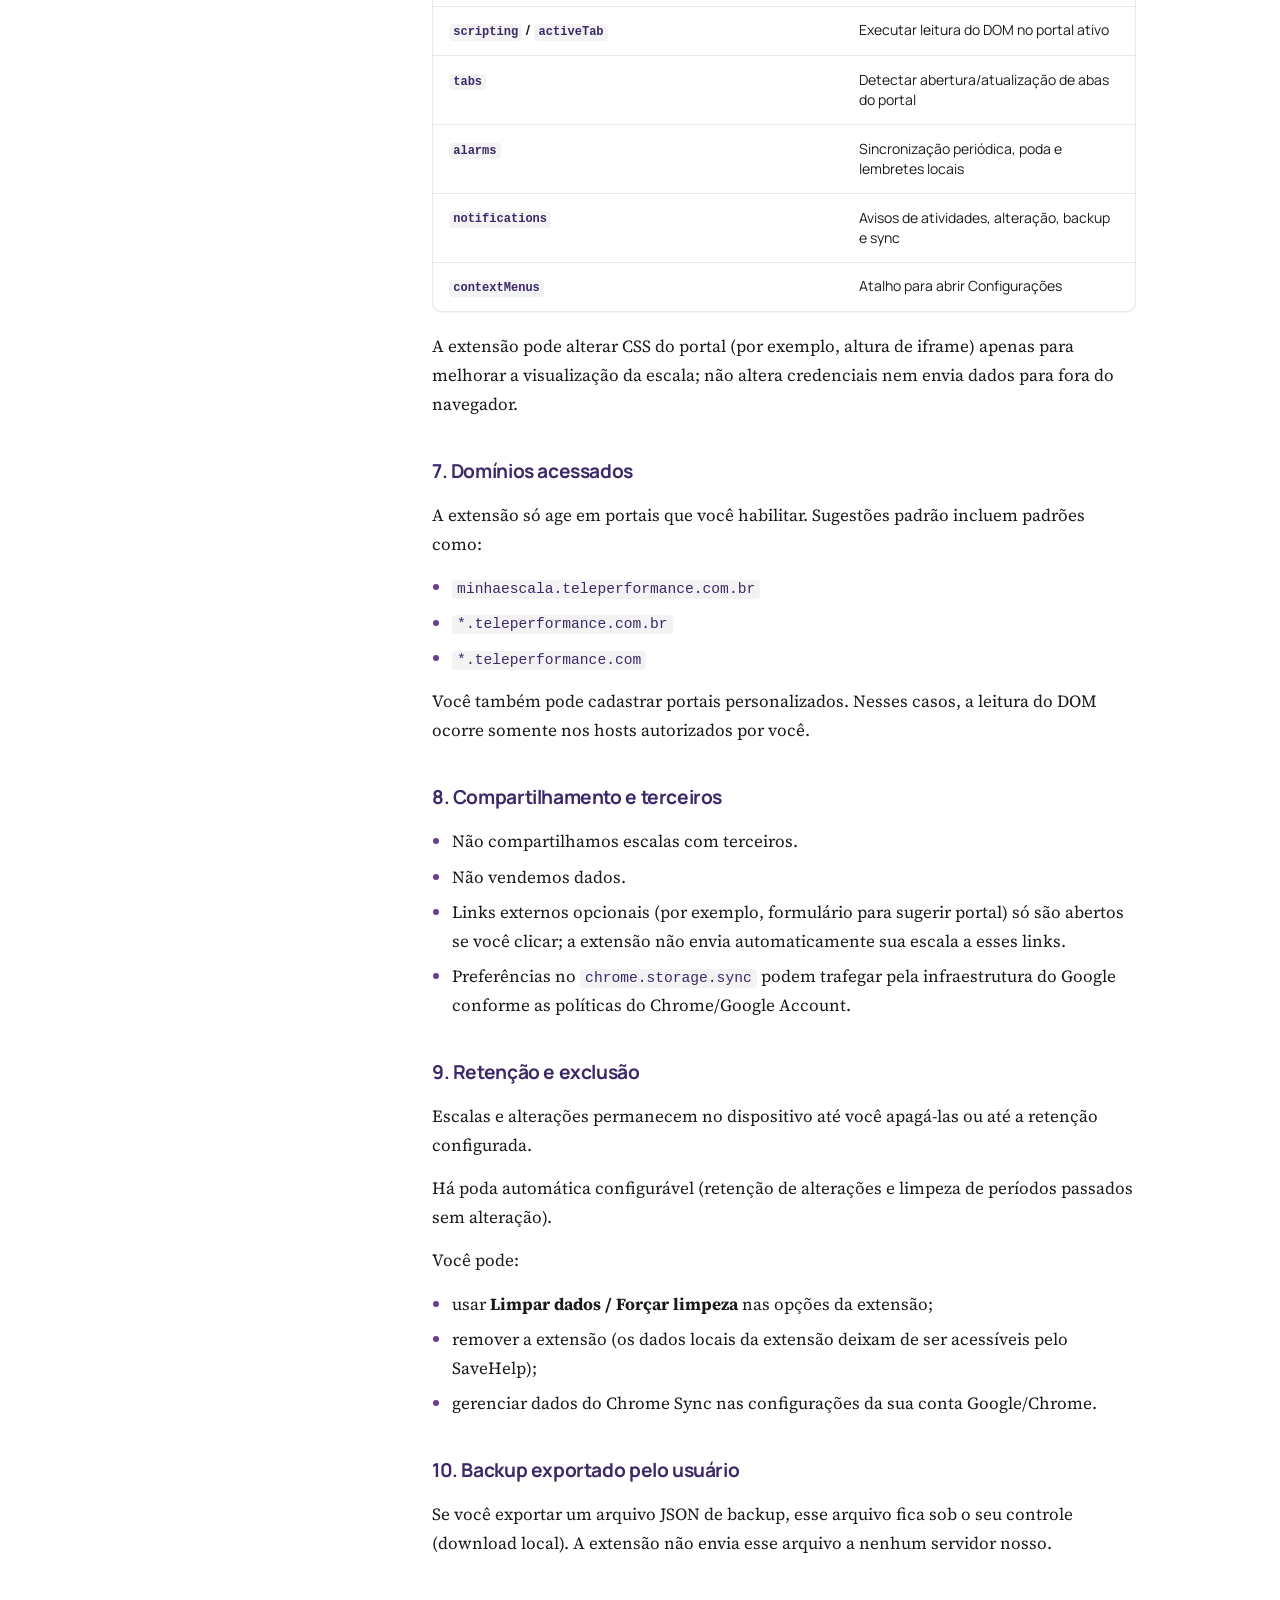
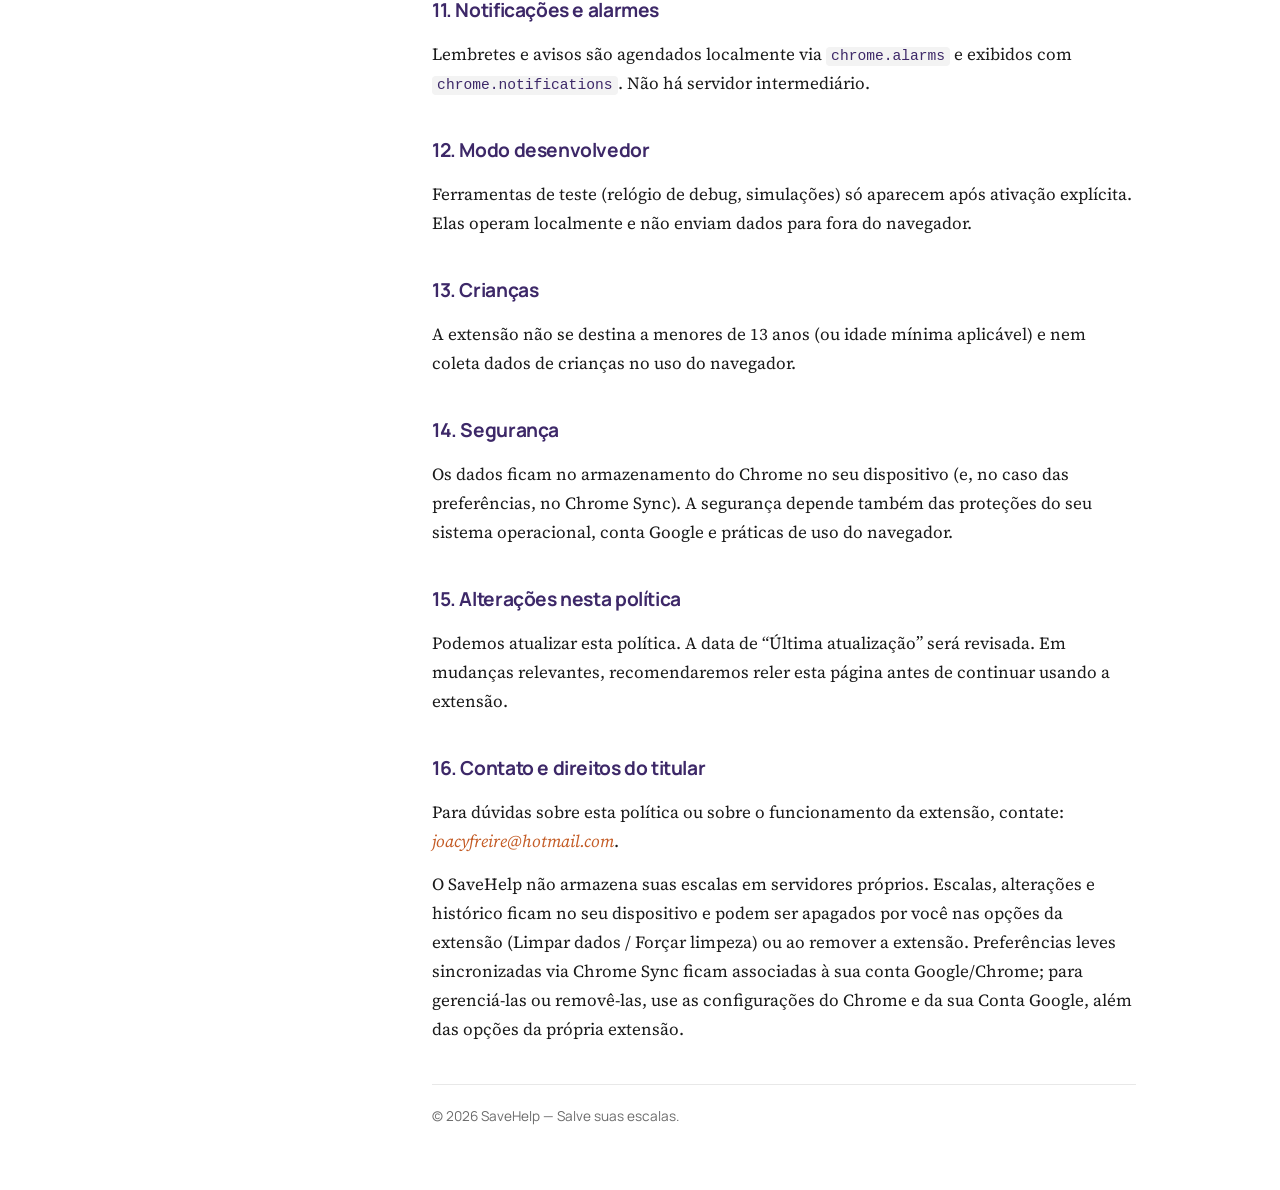
==== commit 00532895: "fix privacidade" ====
--- a/savehelp/privacidade.html
+++ b/savehelp/privacidade.html
@@ -10,17 +10,17 @@
   <link href="https://fonts.googleapis.com/css2?family=Manrope:wght@400;500;600;700&family=Source+Serif+4:opsz,wght@8..60,400;8..60,600;8..60,700&display=swap" rel="stylesheet" />
   <style>
     :root {
-      --ink: #1a1520;
-      --ink-soft: #4a3f54;
-      --muted: #6b6274;
-      --line: #ddd5e0;
-      --paper: #f8f7fa;
+      --ink: #1a1a1a;
+      --ink-soft: #4a4a4a;
+      --muted: #6b6b6b;
+      --line: #e8e8e8;
+      --paper: #ffffff;
       --surface: #ffffff;
       --brand: #6b3d8f;
       --brand-deep: #3d2868;
       --accent: #c45c26;
-      --highlight: #efe8f5;
-      --shadow: 0 1px 0 rgba(26, 21, 32, 0.06);
+      --highlight: #f5f5f5;
+      --shadow: 0 1px 0 rgba(0, 0, 0, 0.04);
       --radius: 10px;
       --max: 44rem;
       --font-sans: "Manrope", system-ui, sans-serif;
@@ -41,10 +41,7 @@
       font-family: var(--font-serif);
       font-size: 1.0625rem;
       line-height: 1.7;
-      background:
-        radial-gradient(ellipse 120% 80% at 0% -10%, #e6dcef 0%, transparent 55%),
-        radial-gradient(ellipse 90% 60% at 100% 0%, #f0e8df 0%, transparent 45%),
-        linear-gradient(180deg, #f1eef5 0%, var(--paper) 28%, #f5f4f7 100%);
+      background: #ffffff;
       min-height: 100vh;
     }
 
@@ -298,7 +295,7 @@
     }
 
     th {
-      background: #f0edf5;
+      background: #f5f5f5;
       font-weight: 650;
       color: var(--brand-deep);
       font-size: 0.75rem;
@@ -325,7 +322,7 @@
     code {
       font-family: ui-monospace, "Cascadia Code", "Segoe UI Mono", monospace;
       font-size: 0.86em;
-      background: #ebe8f0;
+      background: #f3f3f3;
       color: var(--brand-deep);
       padding: 0.1em 0.35em;
       border-radius: 4px;
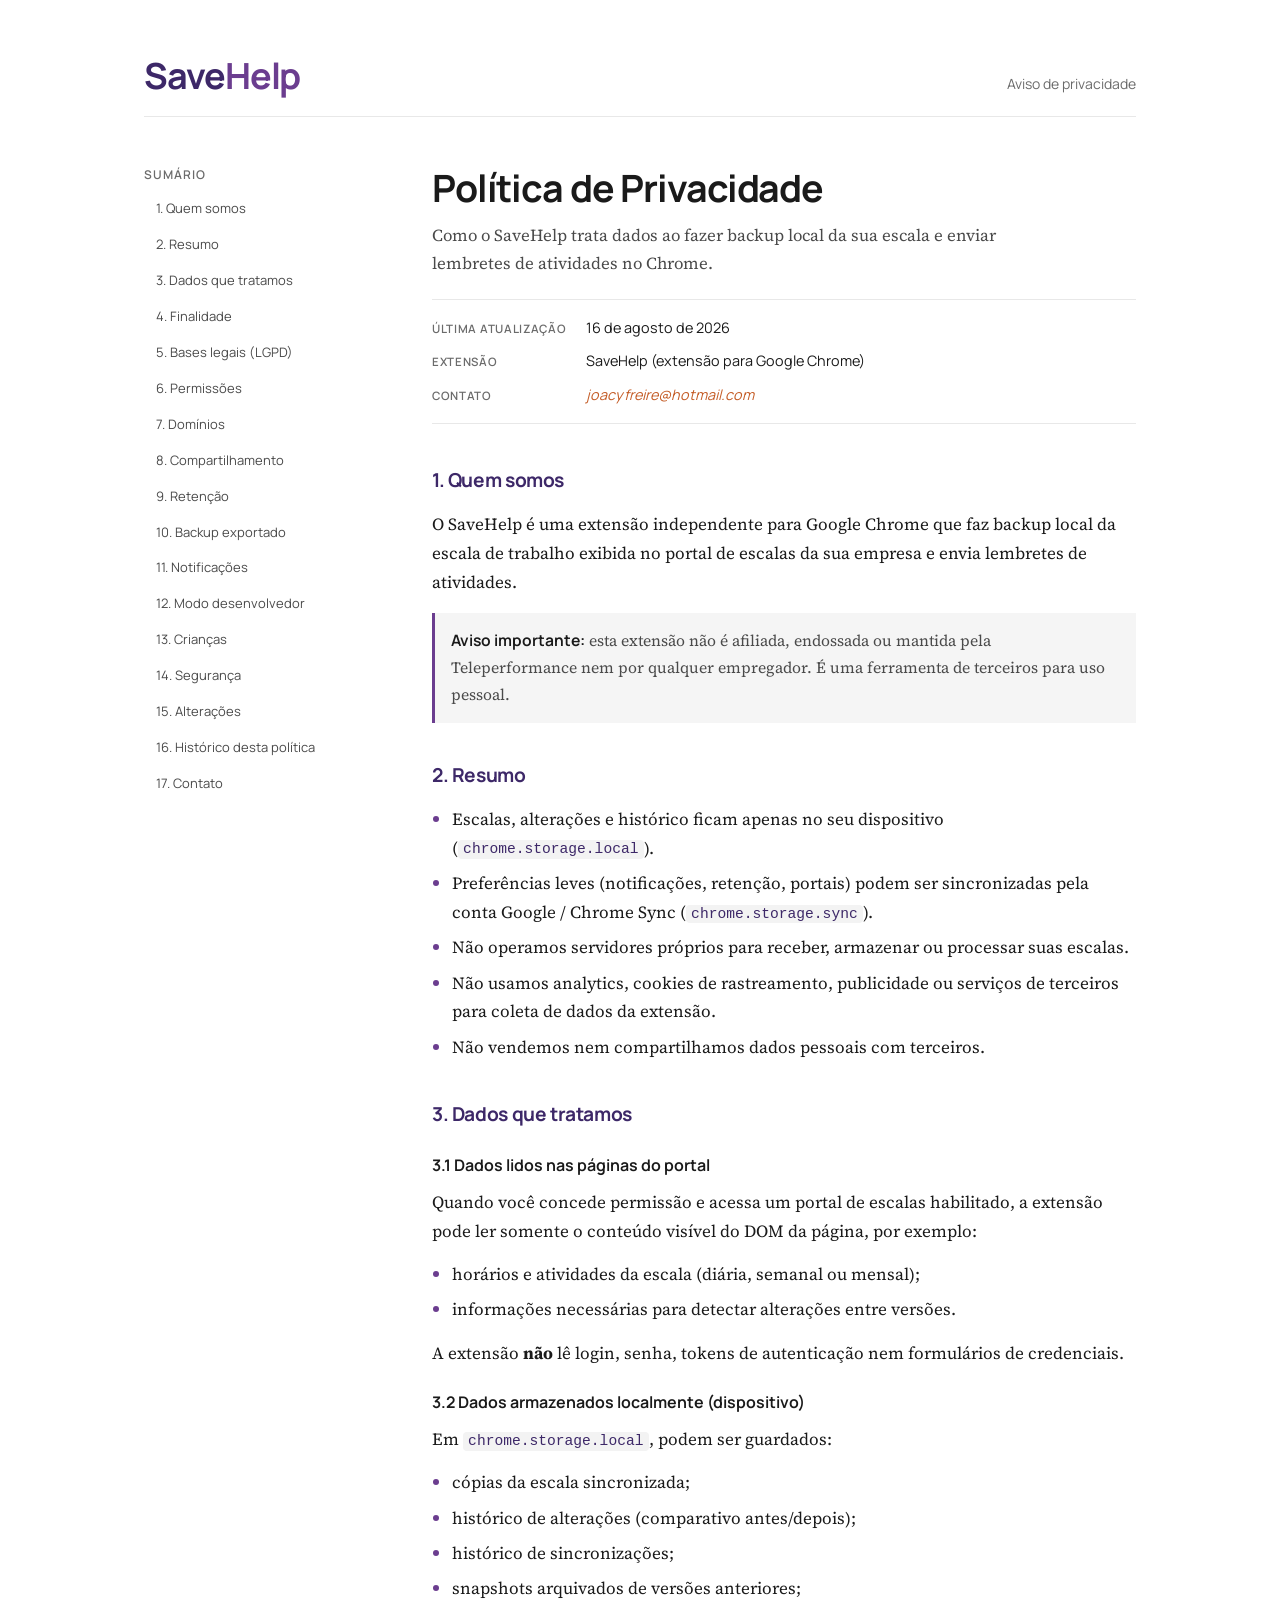
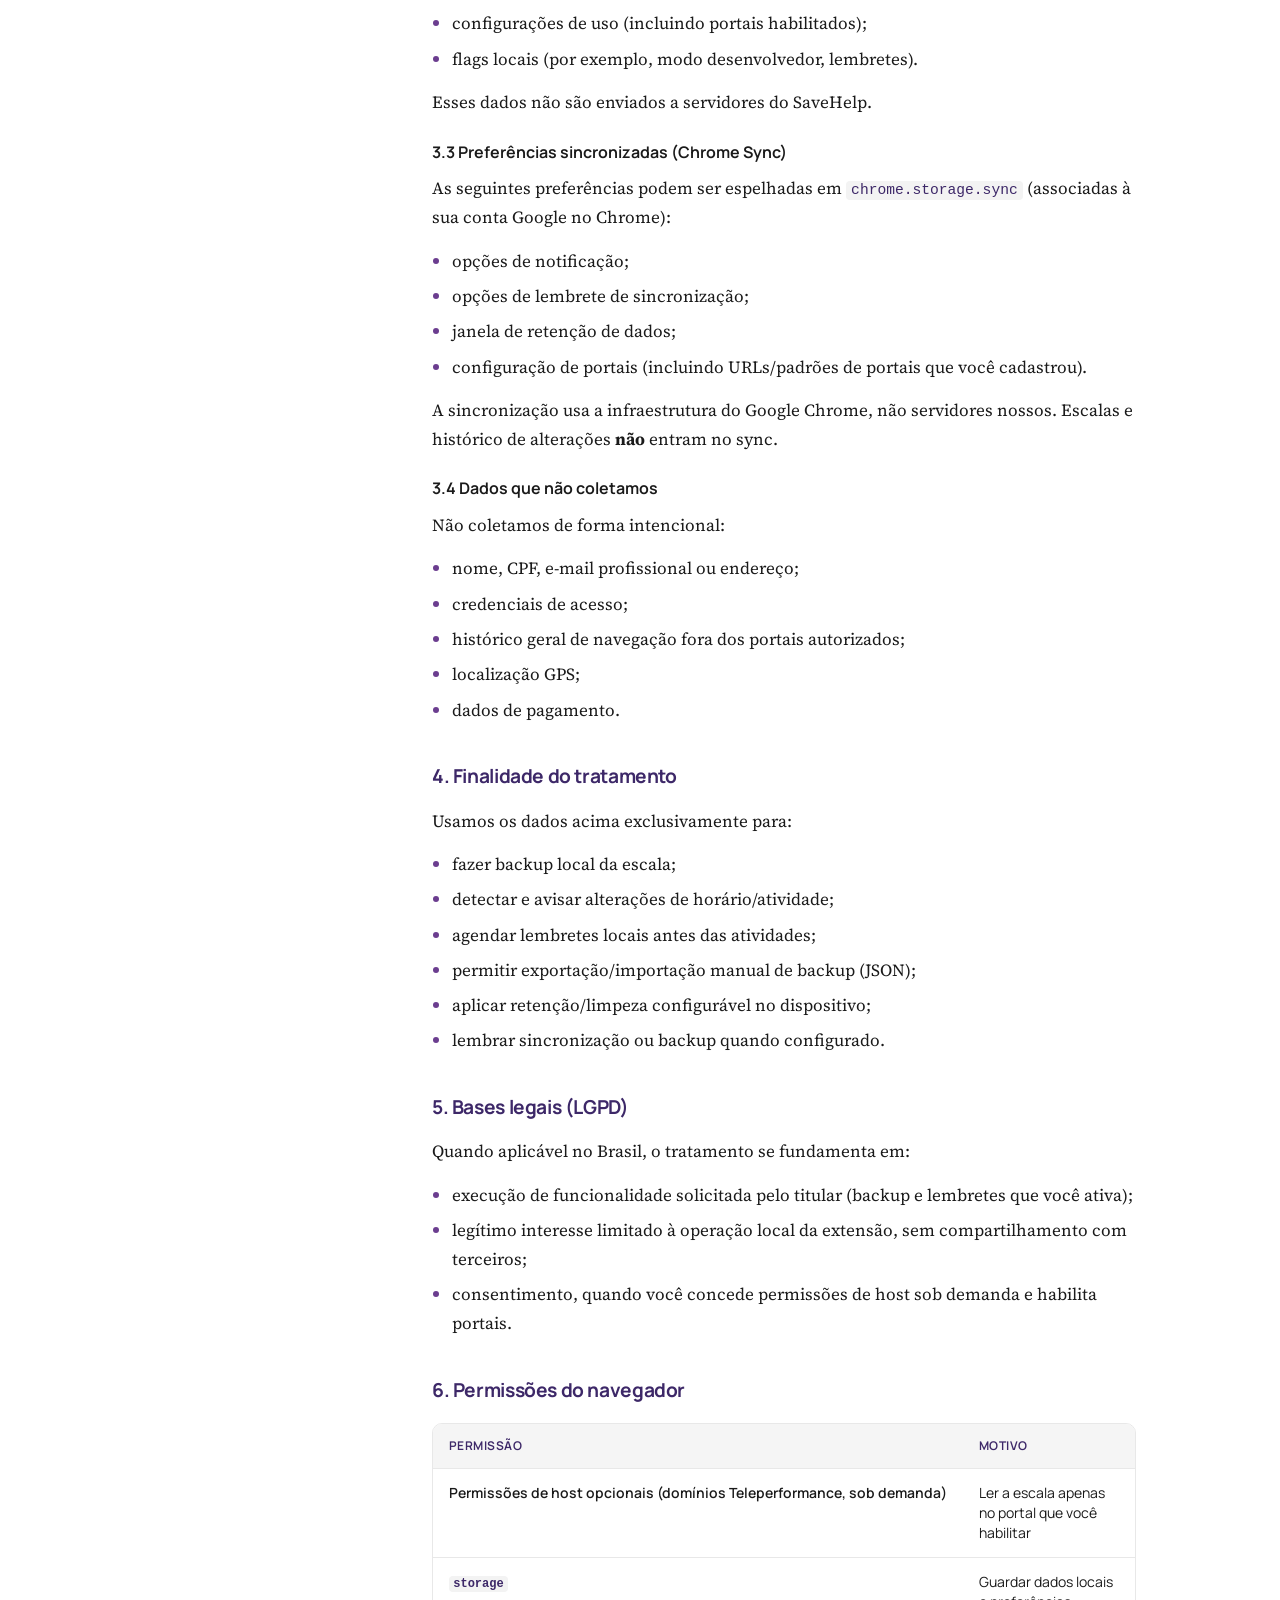
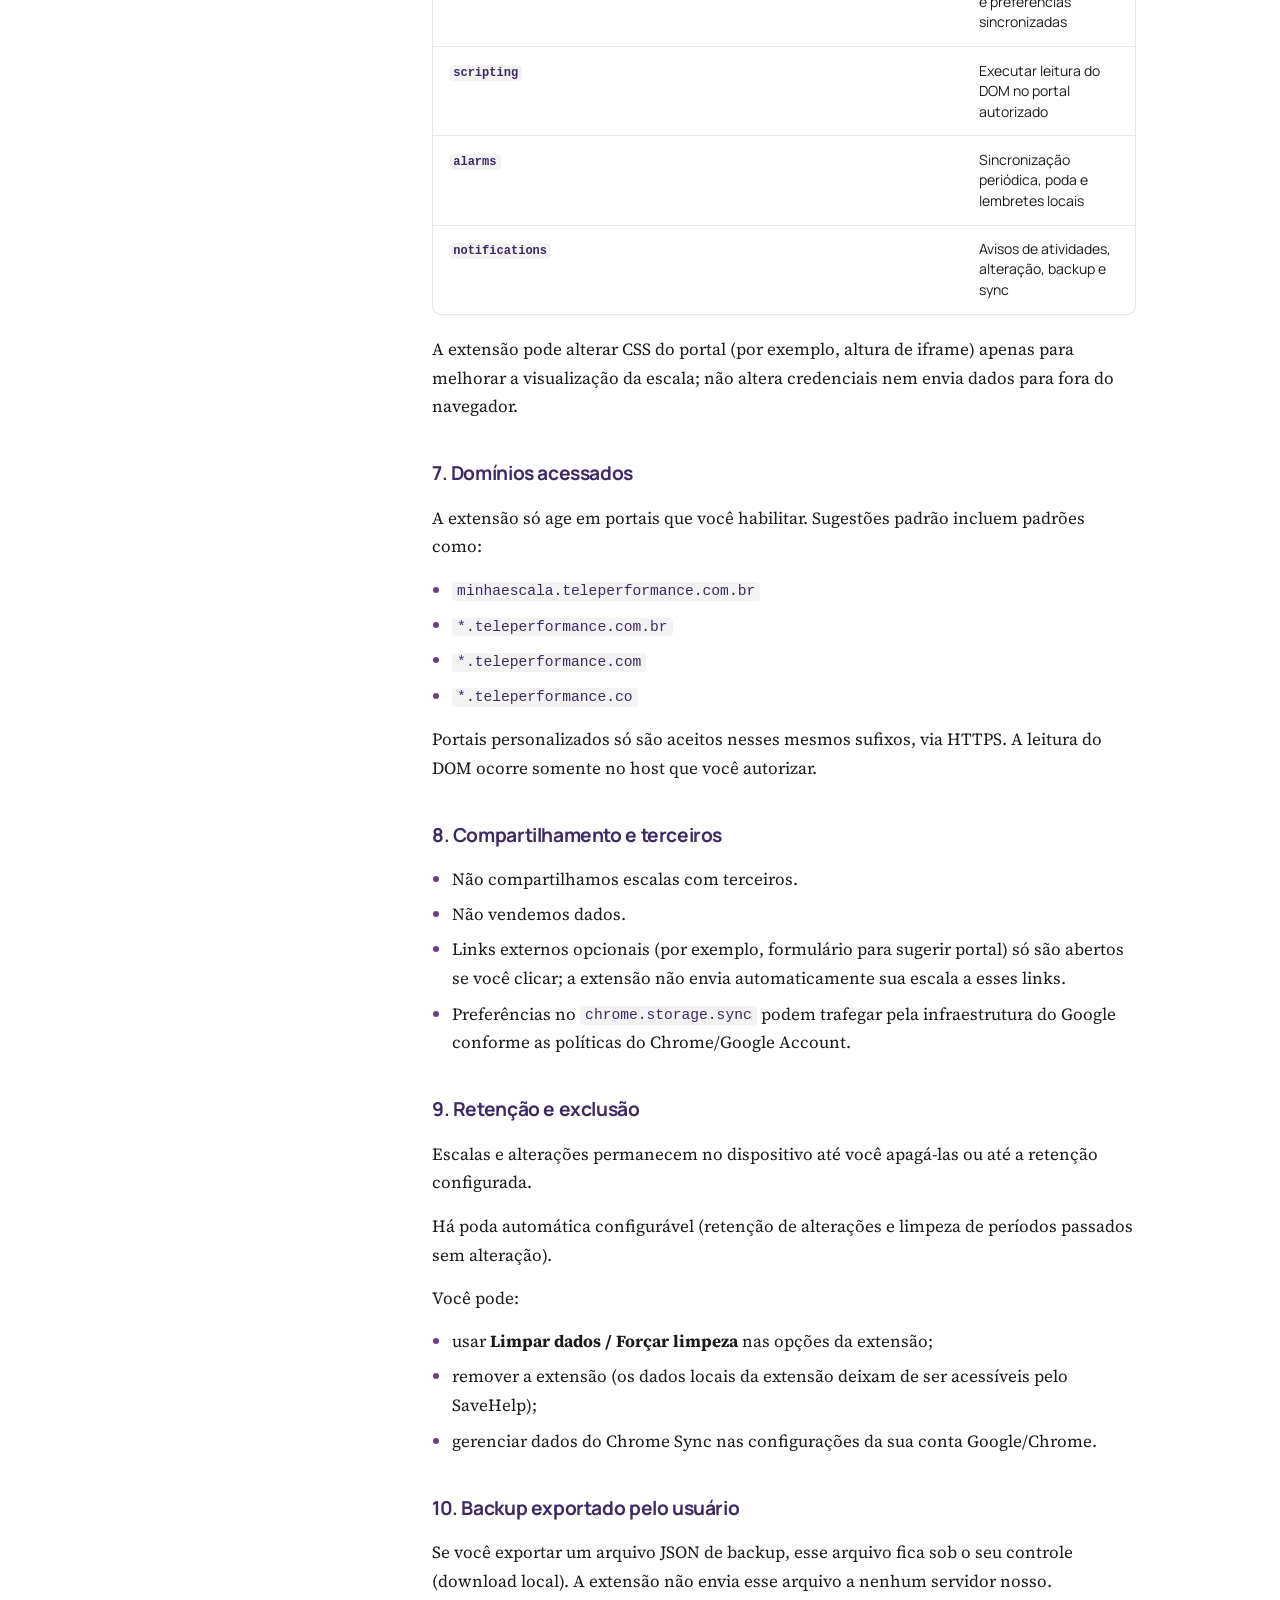
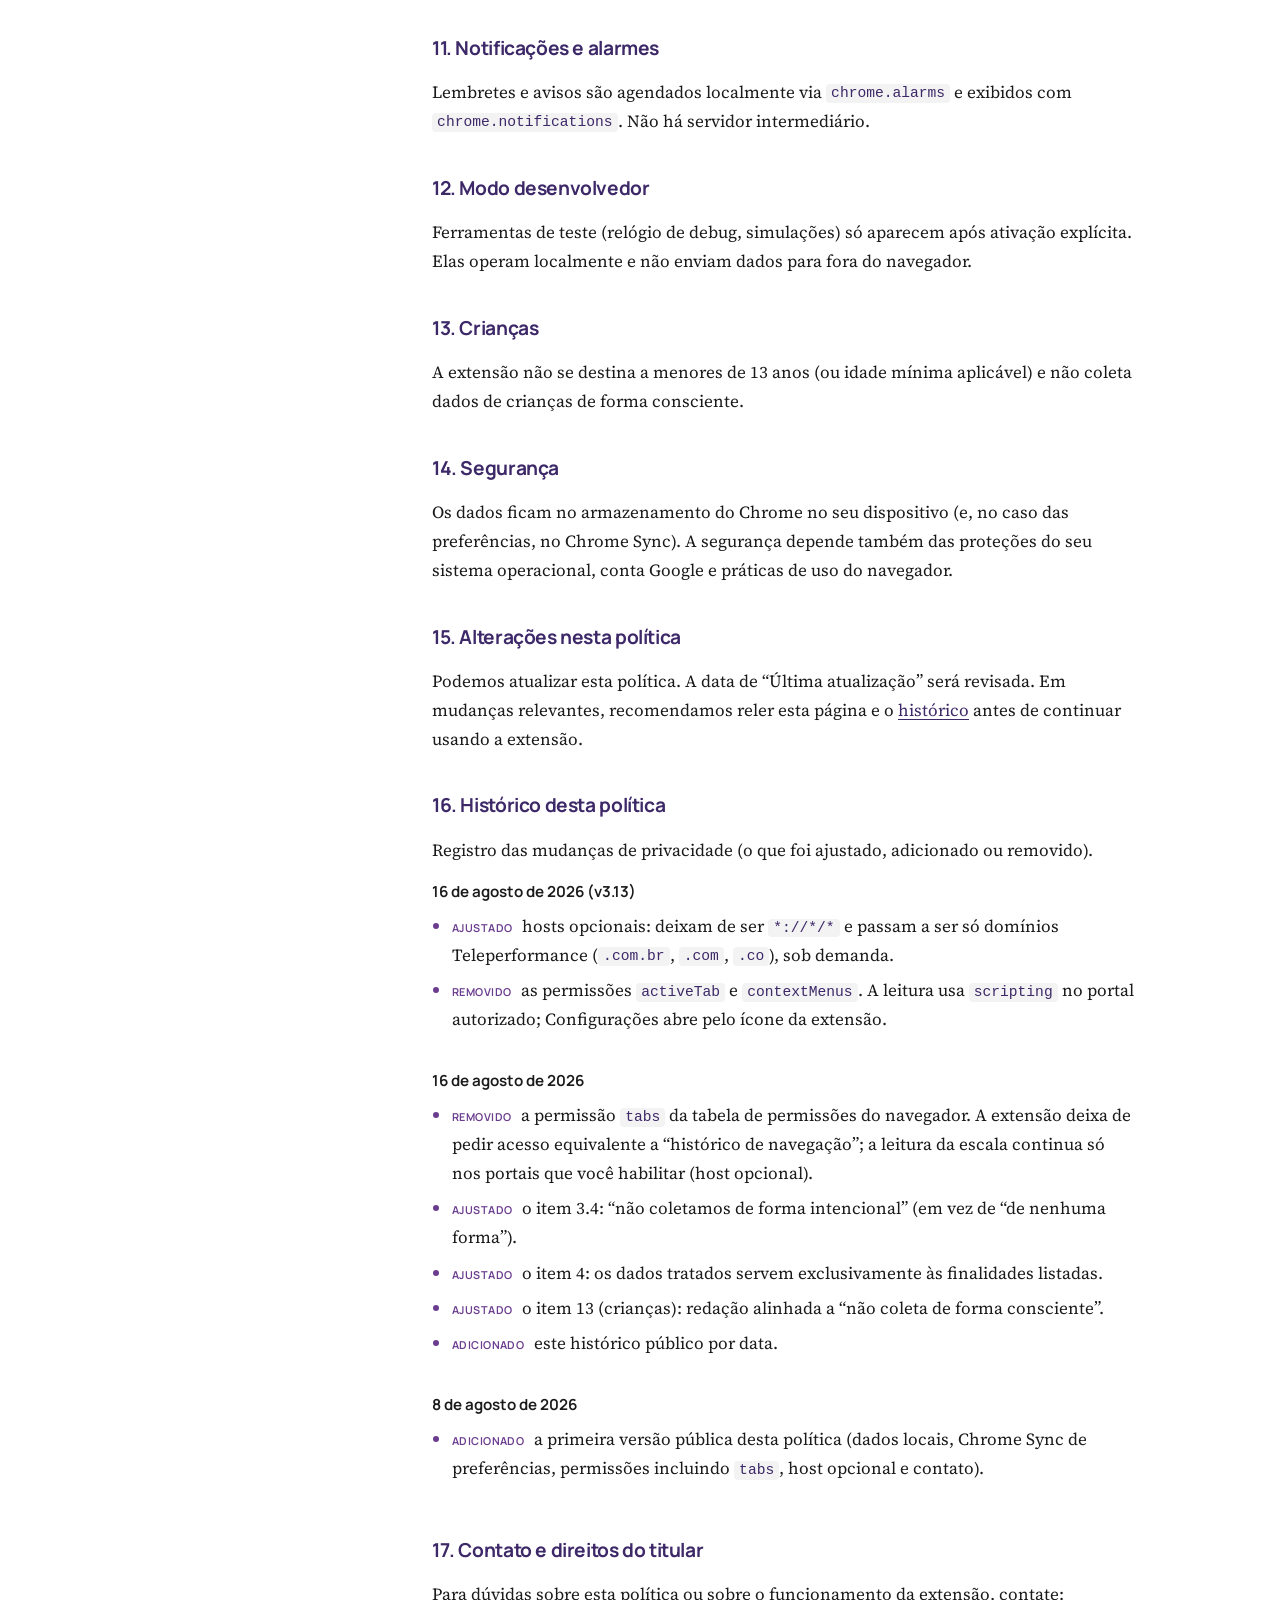
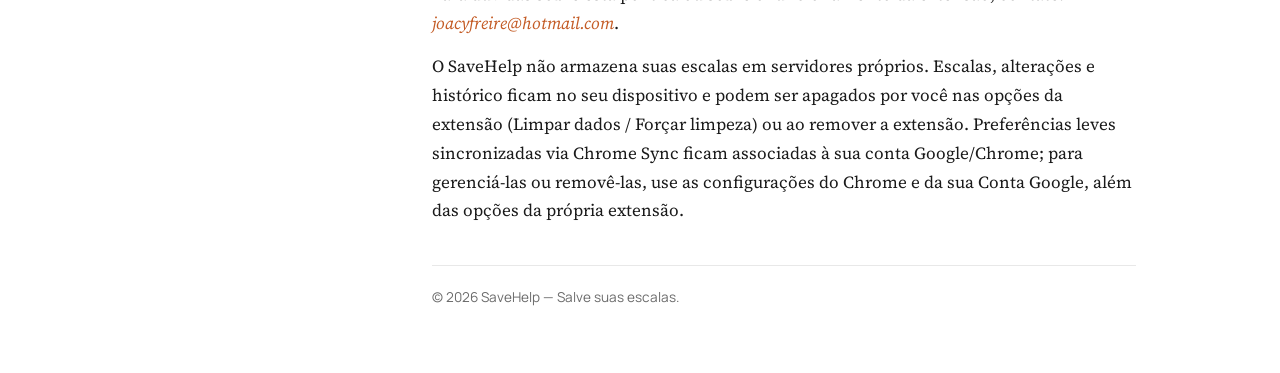
==== commit 795fdbf0: "Atualização 16/08/2026 v3.13" ====
--- a/savehelp/privacidade.html
+++ b/savehelp/privacidade.html
@@ -8,344 +8,7 @@
   <link rel="preconnect" href="https://fonts.googleapis.com" />
   <link rel="preconnect" href="https://fonts.gstatic.com" crossorigin />
   <link href="https://fonts.googleapis.com/css2?family=Manrope:wght@400;500;600;700&family=Source+Serif+4:opsz,wght@8..60,400;8..60,600;8..60,700&display=swap" rel="stylesheet" />
-  <style>
-    :root {
-      --ink: #1a1a1a;
-      --ink-soft: #4a4a4a;
-      --muted: #6b6b6b;
-      --line: #e8e8e8;
-      --paper: #ffffff;
-      --surface: #ffffff;
-      --brand: #6b3d8f;
-      --brand-deep: #3d2868;
-      --accent: #c45c26;
-      --highlight: #f5f5f5;
-      --shadow: 0 1px 0 rgba(0, 0, 0, 0.04);
-      --radius: 10px;
-      --max: 44rem;
-      --font-sans: "Manrope", system-ui, sans-serif;
-      --font-serif: "Source Serif 4", Georgia, serif;
-    }
-
-    * {
-      box-sizing: border-box;
-    }
-
-    html {
-      scroll-behavior: smooth;
-    }
-
-    body {
-      margin: 0;
-      color: var(--ink);
-      font-family: var(--font-serif);
-      font-size: 1.0625rem;
-      line-height: 1.7;
-      background: #ffffff;
-      min-height: 100vh;
-    }
-
-    a {
-      color: var(--brand-deep);
-      text-decoration-thickness: 1px;
-      text-underline-offset: 0.18em;
-    }
-
-    a:hover {
-      color: var(--accent);
-    }
-
-    .page {
-      width: min(100% - 2rem, 68rem);
-      margin: 0 auto;
-      padding: 2.5rem 0 4rem;
-      display: grid;
-      grid-template-columns: 1fr;
-      gap: 2rem;
-    }
-
-    @media (min-width: 960px) {
-      .page {
-        grid-template-columns: 15rem minmax(0, var(--max));
-        justify-content: center;
-        gap: 3rem;
-        padding-top: 3.5rem;
-      }
-    }
-
-    .brand-bar {
-      grid-column: 1 / -1;
-      display: flex;
-      flex-wrap: wrap;
-      align-items: baseline;
-      justify-content: space-between;
-      gap: 0.75rem 1.5rem;
-      padding-bottom: 1.25rem;
-      border-bottom: 1px solid var(--line);
-    }
-
-    .brand {
-      font-family: var(--font-sans);
-      font-weight: 700;
-      font-size: clamp(1.75rem, 3vw, 2.25rem);
-      letter-spacing: -0.03em;
-      color: var(--brand-deep);
-      line-height: 1.1;
-    }
-
-    .brand span {
-      color: var(--brand);
-    }
-
-    .meta-top {
-      font-family: var(--font-sans);
-      font-size: 0.875rem;
-      color: var(--muted);
-    }
-
-    .toc {
-      font-family: var(--font-sans);
-    }
-
-    @media (min-width: 960px) {
-      .toc {
-        position: sticky;
-        top: 1.5rem;
-        align-self: start;
-        max-height: calc(100vh - 3rem);
-        overflow: auto;
-      }
-    }
-
-    .toc h2 {
-      margin: 0 0 0.75rem;
-      font-size: 0.75rem;
-      font-weight: 600;
-      letter-spacing: 0.08em;
-      text-transform: uppercase;
-      color: var(--muted);
-    }
-
-    .toc ol {
-      margin: 0;
-      padding: 0;
-      list-style: none;
-      display: grid;
-      gap: 0.35rem;
-    }
-
-    .toc a {
-      display: block;
-      padding: 0.2rem 0;
-      color: var(--ink-soft);
-      text-decoration: none;
-      font-size: 0.8125rem;
-      line-height: 1.35;
-      border-left: 2px solid transparent;
-      padding-left: 0.65rem;
-    }
-
-    .toc a:hover {
-      color: var(--brand);
-      border-left-color: var(--brand);
-    }
-
-    main {
-      min-width: 0;
-    }
-
-    .hero {
-      margin-bottom: 2.5rem;
-    }
-
-    .hero h1 {
-      margin: 0 0 0.75rem;
-      font-family: var(--font-sans);
-      font-size: clamp(1.65rem, 3.5vw, 2.35rem);
-      font-weight: 700;
-      letter-spacing: -0.03em;
-      line-height: 1.2;
-      color: var(--ink);
-    }
-
-    .hero-lede {
-      margin: 0 0 1.25rem;
-      color: var(--ink-soft);
-      font-size: 1.05rem;
-      max-width: 38rem;
-    }
-
-    .facts {
-      display: grid;
-      gap: 0.65rem;
-      font-family: var(--font-sans);
-      font-size: 0.9rem;
-      padding: 1rem 0;
-      border-top: 1px solid var(--line);
-      border-bottom: 1px solid var(--line);
-    }
-
-    .facts dt {
-      margin: 0;
-      font-weight: 600;
-      color: var(--muted);
-      font-size: 0.72rem;
-      letter-spacing: 0.06em;
-      text-transform: uppercase;
-    }
-
-    .facts dd {
-      margin: 0.15rem 0 0;
-      color: var(--ink);
-    }
-
-    @media (min-width: 560px) {
-      .facts {
-        grid-template-columns: auto 1fr;
-        column-gap: 1.25rem;
-        row-gap: 0.55rem;
-        align-items: baseline;
-      }
-
-      .facts dt {
-        margin: 0;
-      }
-
-      .facts dd {
-        margin: 0;
-      }
-    }
-
-    section {
-      margin: 0 0 2.25rem;
-      scroll-margin-top: 1.5rem;
-    }
-
-    section h2 {
-      margin: 0 0 0.85rem;
-      font-family: var(--font-sans);
-      font-size: 1.2rem;
-      font-weight: 700;
-      letter-spacing: -0.02em;
-      color: var(--brand-deep);
-    }
-
-    section h3 {
-      margin: 1.35rem 0 0.55rem;
-      font-family: var(--font-sans);
-      font-size: 1rem;
-      font-weight: 650;
-      color: var(--ink);
-    }
-
-    p {
-      margin: 0 0 0.9rem;
-    }
-
-    ul, ol {
-      margin: 0 0 0.9rem;
-      padding-left: 1.25rem;
-    }
-
-    li {
-      margin-bottom: 0.4rem;
-    }
-
-    li::marker {
-      color: var(--brand);
-    }
-
-    .callout {
-      margin: 1rem 0 1.25rem;
-      padding: 0.9rem 1rem;
-      background: var(--highlight);
-      border-left: 3px solid var(--brand);
-      color: var(--ink-soft);
-      font-size: 0.98rem;
-    }
-
-    .callout strong {
-      color: var(--ink);
-      font-family: var(--font-sans);
-      font-weight: 650;
-    }
-
-    .table-wrap {
-      overflow-x: auto;
-      margin: 1rem 0 1.25rem;
-      border: 1px solid var(--line);
-      border-radius: var(--radius);
-      background: var(--surface);
-      box-shadow: var(--shadow);
-    }
-
-    table {
-      width: 100%;
-      border-collapse: collapse;
-      font-family: var(--font-sans);
-      font-size: 0.875rem;
-      line-height: 1.45;
-    }
-
-    th, td {
-      padding: 0.85rem 1rem;
-      text-align: left;
-      vertical-align: top;
-      border-bottom: 1px solid var(--line);
-    }
-
-    th {
-      background: #f5f5f5;
-      font-weight: 650;
-      color: var(--brand-deep);
-      font-size: 0.75rem;
-      letter-spacing: 0.04em;
-      text-transform: uppercase;
-    }
-
-    tr:last-child td {
-      border-bottom: none;
-    }
-
-    td:first-child {
-      font-weight: 600;
-      color: var(--ink);
-      white-space: nowrap;
-    }
-
-    @media (max-width: 560px) {
-      td:first-child {
-        white-space: normal;
-      }
-    }
-
-    code {
-      font-family: ui-monospace, "Cascadia Code", "Segoe UI Mono", monospace;
-      font-size: 0.86em;
-      background: #f3f3f3;
-      color: var(--brand-deep);
-      padding: 0.1em 0.35em;
-      border-radius: 4px;
-    }
-
-    footer {
-      margin-top: 2.5rem;
-      padding-top: 1.25rem;
-      border-top: 1px solid var(--line);
-      font-family: var(--font-sans);
-      font-size: 0.85rem;
-      color: var(--muted);
-    }
-
-    footer p {
-      margin: 0;
-    }
-
-    .email-placeholder {
-      font-style: italic;
-      color: var(--accent);
-    }
-  </style>
+  <link rel="stylesheet" href="css/privacidade.css" />
 </head>
 <body>
   <div class="page">
@@ -372,7 +35,8 @@
         <li><a href="#criancas">13. Crianças</a></li>
         <li><a href="#seguranca">14. Segurança</a></li>
         <li><a href="#alteracoes">15. Alterações</a></li>
-        <li><a href="#contato">16. Contato</a></li>
+        <li><a href="#historico">16. Histórico desta política</a></li>
+        <li><a href="#contato">17. Contato</a></li>
       </ol>
     </nav>
 
@@ -384,7 +48,7 @@
         </p>
         <dl class="facts">
           <dt>Última atualização</dt>
-          <dd>8 de agosto de 2026</dd>
+          <dd>16 de agosto de 2026</dd>
           <dt>Extensão</dt>
           <dd>SaveHelp (extensão para Google Chrome)</dd>
           <dt>Contato</dt>
@@ -455,7 +119,7 @@
         </p>
 
         <h3>3.4 Dados que não coletamos</h3>
-        <p>Não coletamos de nenhuma forma:</p>
+        <p>Não coletamos de forma intencional:</p>
         <ul>
           <li>nome, CPF, e-mail profissional ou endereço;</li>
           <li>credenciais de acesso;</li>
@@ -467,7 +131,7 @@
 
       <section id="finalidade">
         <h2>4. Finalidade do tratamento</h2>
-        <p>Usamos os dados coletados no portal de escalas exclusivamente para:</p>
+        <p>Usamos os dados acima exclusivamente para:</p>
         <ul>
           <li>fazer backup local da escala;</li>
           <li>detectar e avisar alterações de horário/atividade;</li>
@@ -500,20 +164,16 @@
             </thead>
             <tbody>
               <tr>
-                <td>Permissões de host opcionais (<code>*://*/*</code>, sob demanda)</td>
-                <td>Ler a escala apenas nos portais que você habilitar</td>
+                <td>Permissões de host opcionais (domínios Teleperformance, sob demanda)</td>
+                <td>Ler a escala apenas no portal que você habilitar</td>
               </tr>
               <tr>
                 <td><code>storage</code></td>
                 <td>Guardar dados locais e preferências sincronizadas</td>
               </tr>
               <tr>
-                <td><code>scripting</code> / <code>activeTab</code></td>
-                <td>Executar leitura do DOM no portal ativo</td>
-              </tr>
-              <tr>
-                <td><code>tabs</code></td>
-                <td>Detectar abertura/atualização de abas do portal</td>
+                <td><code>scripting</code></td>
+                <td>Executar leitura do DOM no portal autorizado</td>
               </tr>
               <tr>
                 <td><code>alarms</code></td>
@@ -522,10 +182,6 @@
               <tr>
                 <td><code>notifications</code></td>
                 <td>Avisos de atividades, alteração, backup e sync</td>
-              </tr>
-              <tr>
-                <td><code>contextMenus</code></td>
-                <td>Atalho para abrir Configurações</td>
               </tr>
             </tbody>
           </table>
@@ -544,9 +200,10 @@
           <li><code>minhaescala.teleperformance.com.br</code></li>
           <li><code>*.teleperformance.com.br</code></li>
           <li><code>*.teleperformance.com</code></li>
-        </ul>
-        <p>
-          Você também pode cadastrar portais personalizados. Nesses casos, a leitura do DOM ocorre somente nos hosts autorizados por você.
+          <li><code>*.teleperformance.co</code></li>
+        </ul>
+        <p>
+          Portais personalizados só são aceitos nesses mesmos sufixos, via HTTPS. A leitura do DOM ocorre somente no host que você autorizar.
         </p>
       </section>
 
@@ -600,7 +257,7 @@
       <section id="criancas">
         <h2>13. Crianças</h2>
         <p>
-          A extensão não se destina a menores de 13 anos (ou idade mínima aplicável) e nem coleta dados de crianças no uso do navegador.
+          A extensão não se destina a menores de 13 anos (ou idade mínima aplicável) e não coleta dados de crianças de forma consciente.
         </p>
       </section>
 
@@ -614,12 +271,42 @@
       <section id="alteracoes">
         <h2>15. Alterações nesta política</h2>
         <p>
-          Podemos atualizar esta política. A data de “Última atualização” será revisada. Em mudanças relevantes, recomendaremos reler esta página antes de continuar usando a extensão.
-        </p>
+          Podemos atualizar esta política. A data de “Última atualização” será revisada. Em mudanças relevantes, recomendamos reler esta página e o <a href="#historico">histórico</a> antes de continuar usando a extensão.
+        </p>
+      </section>
+
+      <section id="historico">
+        <h2>16. Histórico desta política</h2>
+        <p>Registro das mudanças de privacidade (o que foi ajustado, adicionado ou removido).</p>
+        <div class="changelog">
+          <article>
+            <h3>16 de agosto de 2026 (v3.13)</h3>
+            <ul>
+              <li><span class="tag">Ajustado</span> hosts opcionais: deixam de ser <code>*://*/*</code> e passam a ser só domínios Teleperformance (<code>.com.br</code>, <code>.com</code>, <code>.co</code>), sob demanda.</li>
+              <li><span class="tag">Removido</span> as permissões <code>activeTab</code> e <code>contextMenus</code>. A leitura usa <code>scripting</code> no portal autorizado; Configurações abre pelo ícone da extensão.</li>
+            </ul>
+          </article>
+          <article>
+            <h3>16 de agosto de 2026</h3>
+            <ul>
+              <li><span class="tag">Removido</span> a permissão <code>tabs</code> da tabela de permissões do navegador. A extensão deixa de pedir acesso equivalente a “histórico de navegação”; a leitura da escala continua só nos portais que você habilitar (host opcional).</li>
+              <li><span class="tag">Ajustado</span> o item 3.4: “não coletamos de forma intencional” (em vez de “de nenhuma forma”).</li>
+              <li><span class="tag">Ajustado</span> o item 4: os dados tratados servem exclusivamente às finalidades listadas.</li>
+              <li><span class="tag">Ajustado</span> o item 13 (crianças): redação alinhada a “não coleta de forma consciente”.</li>
+              <li><span class="tag">Adicionado</span> este histórico público por data.</li>
+            </ul>
+          </article>
+          <article>
+            <h3>8 de agosto de 2026</h3>
+            <ul>
+              <li><span class="tag">Adicionado</span> a primeira versão pública desta política (dados locais, Chrome Sync de preferências, permissões incluindo <code>tabs</code>, host opcional e contato).</li>
+            </ul>
+          </article>
+        </div>
       </section>
 
       <section id="contato">
-        <h2>16. Contato e direitos do titular</h2>
+        <h2>17. Contato e direitos do titular</h2>
         <p>
           Para dúvidas sobre esta política ou sobre o funcionamento da extensão, contate:
           <span class="email-placeholder">joacyfreire@hotmail.com</span>.
--- a/savehelp/css/privacidade.css
+++ b/savehelp/css/privacidade.css
@@ -0,0 +1,358 @@
+:root {
+  --ink: #1a1a1a;
+  --ink-soft: #4a4a4a;
+  --muted: #6b6b6b;
+  --line: #e8e8e8;
+  --paper: #ffffff;
+  --surface: #ffffff;
+  --brand: #6b3d8f;
+  --brand-deep: #3d2868;
+  --accent: #c45c26;
+  --highlight: #f5f5f5;
+  --shadow: 0 1px 0 rgba(0, 0, 0, 0.04);
+  --radius: 10px;
+  --max: 44rem;
+  --font-sans: "Manrope", system-ui, sans-serif;
+  --font-serif: "Source Serif 4", Georgia, serif;
+}
+
+* {
+  box-sizing: border-box;
+}
+
+html {
+  scroll-behavior: smooth;
+}
+
+body {
+  margin: 0;
+  color: var(--ink);
+  font-family: var(--font-serif);
+  font-size: 1.0625rem;
+  line-height: 1.7;
+  background: #ffffff;
+  min-height: 100vh;
+}
+
+a {
+  color: var(--brand-deep);
+  text-decoration-thickness: 1px;
+  text-underline-offset: 0.18em;
+}
+
+a:hover {
+  color: var(--accent);
+}
+
+.page {
+  width: min(100% - 2rem, 68rem);
+  margin: 0 auto;
+  padding: 2.5rem 0 4rem;
+  display: grid;
+  grid-template-columns: 1fr;
+  gap: 2rem;
+}
+
+@media (min-width: 960px) {
+  .page {
+    grid-template-columns: 15rem minmax(0, var(--max));
+    justify-content: center;
+    gap: 3rem;
+    padding-top: 3.5rem;
+  }
+}
+
+.brand-bar {
+  grid-column: 1 / -1;
+  display: flex;
+  flex-wrap: wrap;
+  align-items: baseline;
+  justify-content: space-between;
+  gap: 0.75rem 1.5rem;
+  padding-bottom: 1.25rem;
+  border-bottom: 1px solid var(--line);
+}
+
+.brand {
+  font-family: var(--font-sans);
+  font-weight: 700;
+  font-size: clamp(1.75rem, 3vw, 2.25rem);
+  letter-spacing: -0.03em;
+  color: var(--brand-deep);
+  line-height: 1.1;
+}
+
+.brand span {
+  color: var(--brand);
+}
+
+.meta-top {
+  font-family: var(--font-sans);
+  font-size: 0.875rem;
+  color: var(--muted);
+}
+
+.toc {
+  font-family: var(--font-sans);
+}
+
+@media (min-width: 960px) {
+  .toc {
+    position: sticky;
+    top: 1.5rem;
+    align-self: start;
+    max-height: calc(100vh - 3rem);
+    overflow: auto;
+  }
+}
+
+.toc h2 {
+  margin: 0 0 0.75rem;
+  font-size: 0.75rem;
+  font-weight: 600;
+  letter-spacing: 0.08em;
+  text-transform: uppercase;
+  color: var(--muted);
+}
+
+.toc ol {
+  margin: 0;
+  padding: 0;
+  list-style: none;
+  display: grid;
+  gap: 0.35rem;
+}
+
+.toc a {
+  display: block;
+  padding: 0.2rem 0;
+  color: var(--ink-soft);
+  text-decoration: none;
+  font-size: 0.8125rem;
+  line-height: 1.35;
+  border-left: 2px solid transparent;
+  padding-left: 0.65rem;
+}
+
+.toc a:hover {
+  color: var(--brand);
+  border-left-color: var(--brand);
+}
+
+main {
+  min-width: 0;
+}
+
+.hero {
+  margin-bottom: 2.5rem;
+}
+
+.hero h1 {
+  margin: 0 0 0.75rem;
+  font-family: var(--font-sans);
+  font-size: clamp(1.65rem, 3.5vw, 2.35rem);
+  font-weight: 700;
+  letter-spacing: -0.03em;
+  line-height: 1.2;
+  color: var(--ink);
+}
+
+.hero-lede {
+  margin: 0 0 1.25rem;
+  color: var(--ink-soft);
+  font-size: 1.05rem;
+  max-width: 38rem;
+}
+
+.facts {
+  display: grid;
+  gap: 0.65rem;
+  font-family: var(--font-sans);
+  font-size: 0.9rem;
+  padding: 1rem 0;
+  border-top: 1px solid var(--line);
+  border-bottom: 1px solid var(--line);
+}
+
+.facts dt {
+  margin: 0;
+  font-weight: 600;
+  color: var(--muted);
+  font-size: 0.72rem;
+  letter-spacing: 0.06em;
+  text-transform: uppercase;
+}
+
+.facts dd {
+  margin: 0.15rem 0 0;
+  color: var(--ink);
+}
+
+@media (min-width: 560px) {
+  .facts {
+    grid-template-columns: auto 1fr;
+    column-gap: 1.25rem;
+    row-gap: 0.55rem;
+    align-items: baseline;
+  }
+
+  .facts dt {
+    margin: 0;
+  }
+
+  .facts dd {
+    margin: 0;
+  }
+}
+
+section {
+  margin: 0 0 2.25rem;
+  scroll-margin-top: 1.5rem;
+}
+
+section h2 {
+  margin: 0 0 0.85rem;
+  font-family: var(--font-sans);
+  font-size: 1.2rem;
+  font-weight: 700;
+  letter-spacing: -0.02em;
+  color: var(--brand-deep);
+}
+
+section h3 {
+  margin: 1.35rem 0 0.55rem;
+  font-family: var(--font-sans);
+  font-size: 1rem;
+  font-weight: 650;
+  color: var(--ink);
+}
+
+p {
+  margin: 0 0 0.9rem;
+}
+
+ul, ol {
+  margin: 0 0 0.9rem;
+  padding-left: 1.25rem;
+}
+
+li {
+  margin-bottom: 0.4rem;
+}
+
+li::marker {
+  color: var(--brand);
+}
+
+.callout {
+  margin: 1rem 0 1.25rem;
+  padding: 0.9rem 1rem;
+  background: var(--highlight);
+  border-left: 3px solid var(--brand);
+  color: var(--ink-soft);
+  font-size: 0.98rem;
+}
+
+.callout strong {
+  color: var(--ink);
+  font-family: var(--font-sans);
+  font-weight: 650;
+}
+
+.table-wrap {
+  overflow-x: auto;
+  margin: 1rem 0 1.25rem;
+  border: 1px solid var(--line);
+  border-radius: var(--radius);
+  background: var(--surface);
+  box-shadow: var(--shadow);
+}
+
+table {
+  width: 100%;
+  border-collapse: collapse;
+  font-family: var(--font-sans);
+  font-size: 0.875rem;
+  line-height: 1.45;
+}
+
+th, td {
+  padding: 0.85rem 1rem;
+  text-align: left;
+  vertical-align: top;
+  border-bottom: 1px solid var(--line);
+}
+
+th {
+  background: #f5f5f5;
+  font-weight: 650;
+  color: var(--brand-deep);
+  font-size: 0.75rem;
+  letter-spacing: 0.04em;
+  text-transform: uppercase;
+}
+
+tr:last-child td {
+  border-bottom: none;
+}
+
+td:first-child {
+  font-weight: 600;
+  color: var(--ink);
+  white-space: nowrap;
+}
+
+@media (max-width: 560px) {
+  td:first-child {
+    white-space: normal;
+  }
+}
+
+code {
+  font-family: ui-monospace, "Cascadia Code", "Segoe UI Mono", monospace;
+  font-size: 0.86em;
+  background: #f3f3f3;
+  color: var(--brand-deep);
+  padding: 0.1em 0.35em;
+  border-radius: 4px;
+}
+
+footer {
+  margin-top: 2.5rem;
+  padding-top: 1.25rem;
+  border-top: 1px solid var(--line);
+  font-family: var(--font-sans);
+  font-size: 0.85rem;
+  color: var(--muted);
+}
+
+footer p {
+  margin: 0;
+}
+
+.email-placeholder {
+  font-style: italic;
+  color: var(--accent);
+}
+
+.changelog {
+  display: grid;
+  gap: 1.25rem;
+}
+
+.changelog article h3 {
+  margin: 0 0 0.45rem;
+  font-family: var(--font-sans);
+  font-size: 0.95rem;
+}
+
+.changelog .tag {
+  display: inline-block;
+  margin-right: 0.35rem;
+  font-family: var(--font-sans);
+  font-size: 0.68rem;
+  font-weight: 650;
+  letter-spacing: 0.04em;
+  text-transform: uppercase;
+  color: var(--brand);
+}
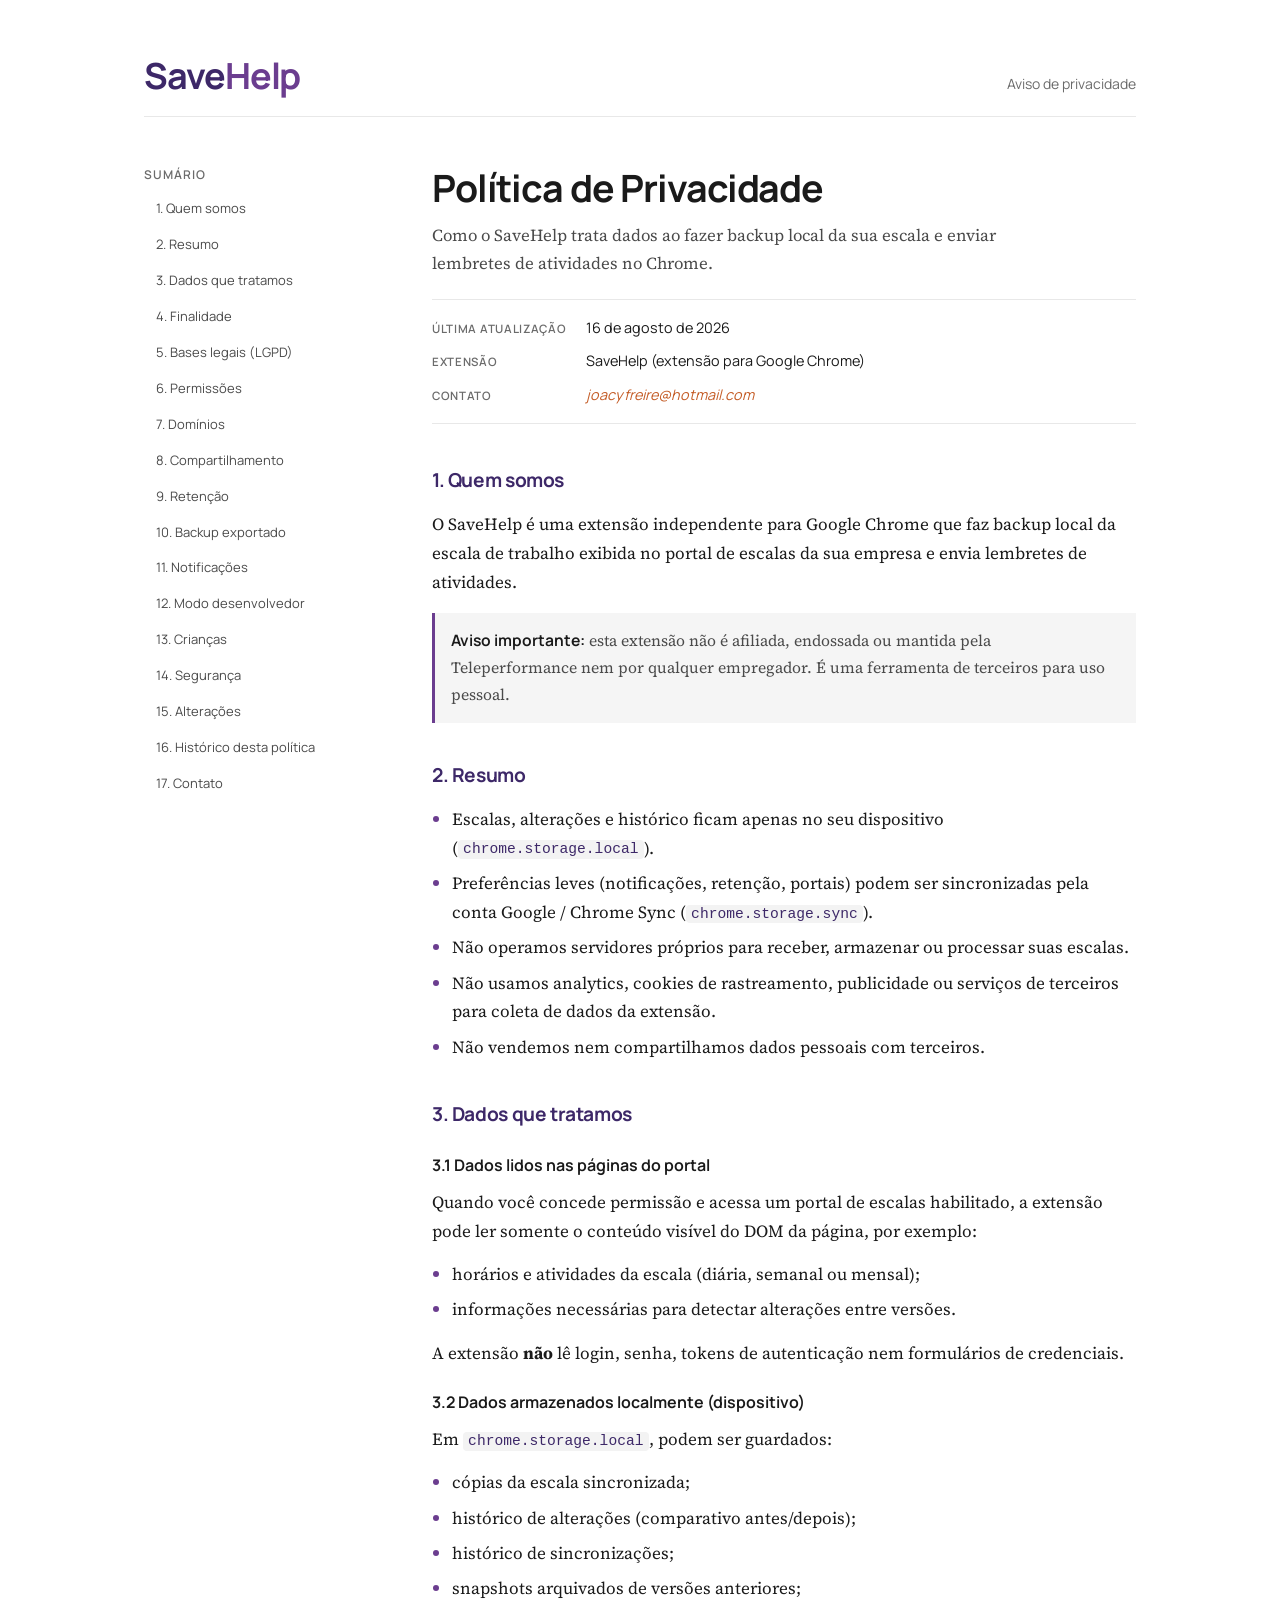
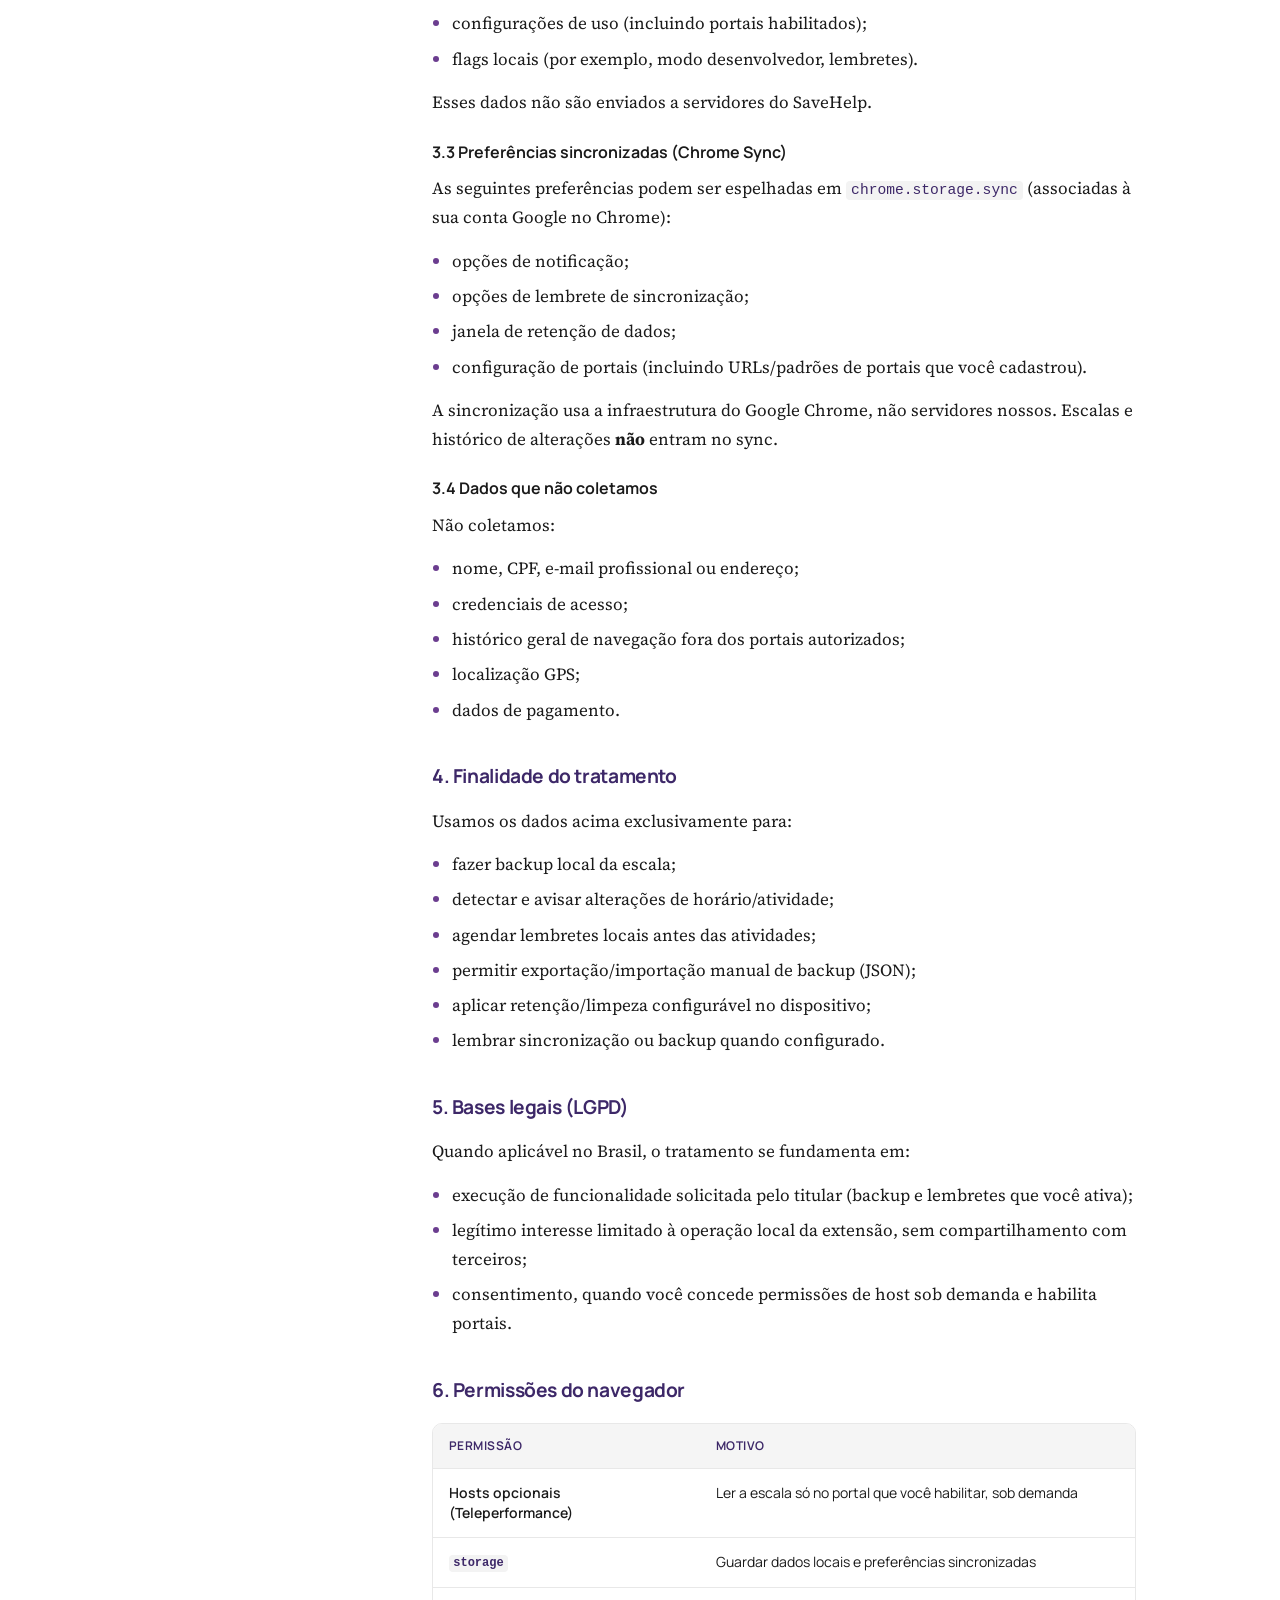
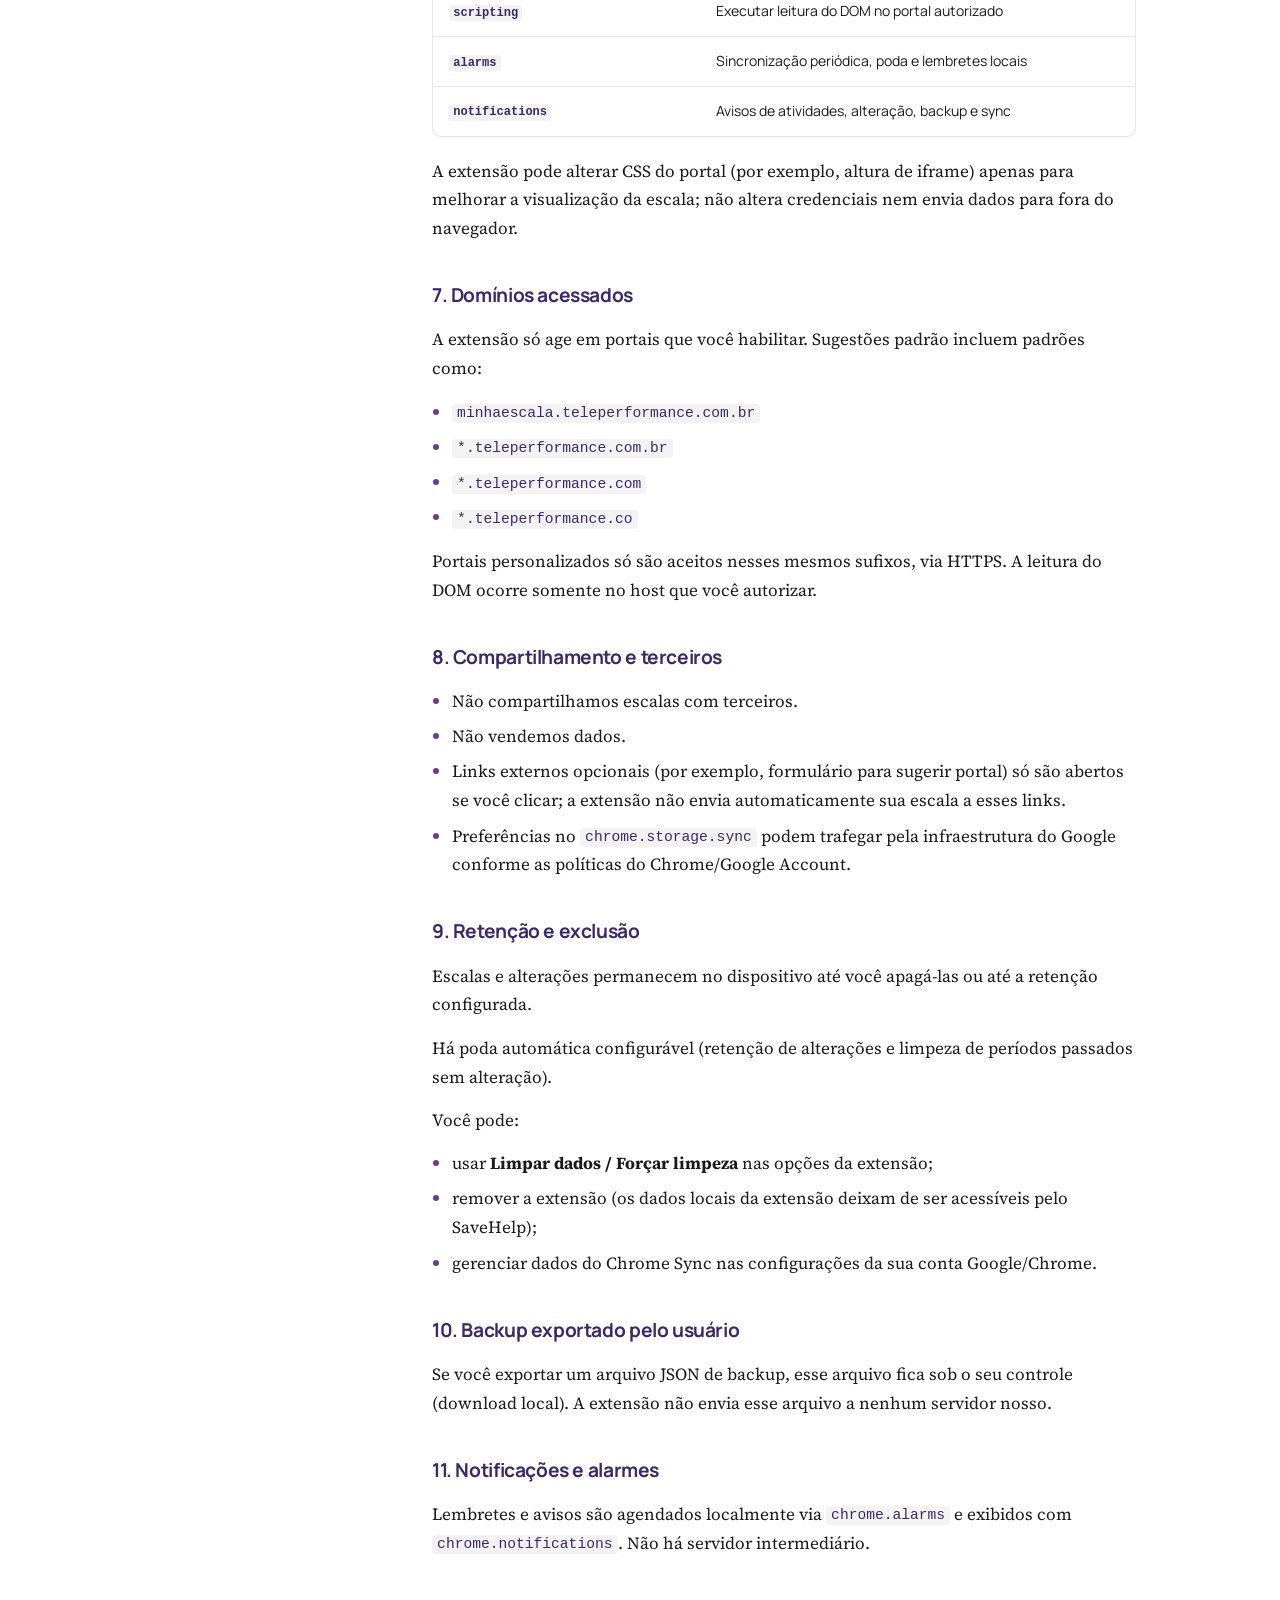
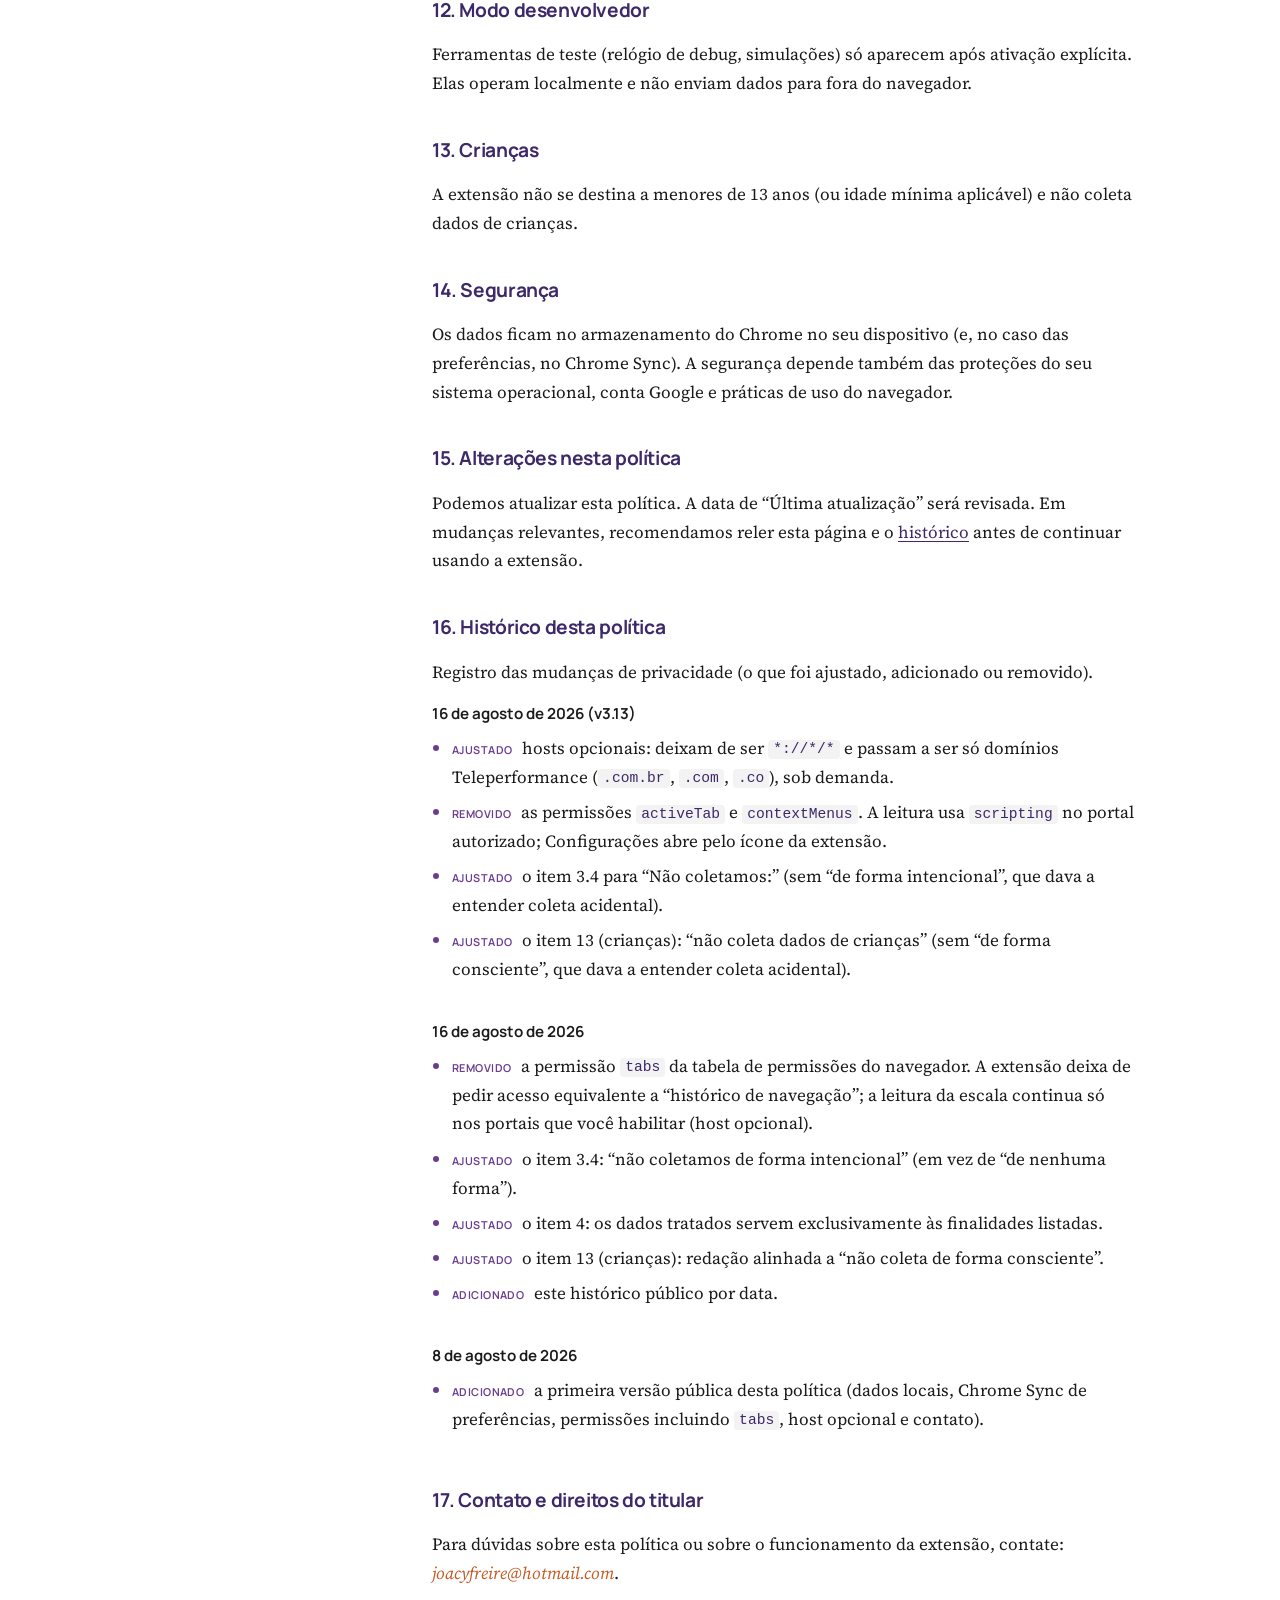
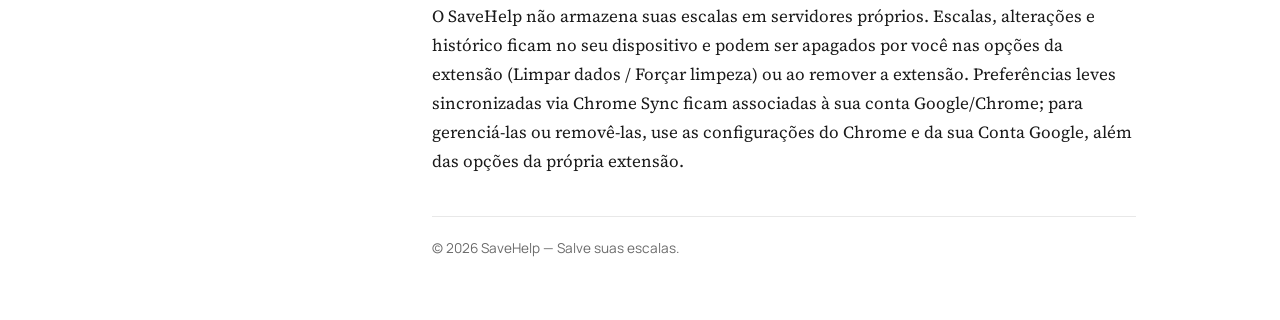
==== commit 77bb183b: "Fix3" ====
--- a/savehelp/privacidade.html
+++ b/savehelp/privacidade.html
@@ -119,7 +119,7 @@
         </p>
 
         <h3>3.4 Dados que não coletamos</h3>
-        <p>Não coletamos de forma intencional:</p>
+        <p>Não coletamos:</p>
         <ul>
           <li>nome, CPF, e-mail profissional ou endereço;</li>
           <li>credenciais de acesso;</li>
@@ -164,8 +164,8 @@
             </thead>
             <tbody>
               <tr>
-                <td>Permissões de host opcionais (domínios Teleperformance, sob demanda)</td>
-                <td>Ler a escala apenas no portal que você habilitar</td>
+                <td>Hosts opcionais (Teleperformance)</td>
+                <td>Ler a escala só no portal que você habilitar, sob demanda</td>
               </tr>
               <tr>
                 <td><code>storage</code></td>
@@ -257,7 +257,7 @@
       <section id="criancas">
         <h2>13. Crianças</h2>
         <p>
-          A extensão não se destina a menores de 13 anos (ou idade mínima aplicável) e não coleta dados de crianças de forma consciente.
+          A extensão não se destina a menores de 13 anos (ou idade mínima aplicável) e não coleta dados de crianças.
         </p>
       </section>
 
@@ -284,6 +284,8 @@
             <ul>
               <li><span class="tag">Ajustado</span> hosts opcionais: deixam de ser <code>*://*/*</code> e passam a ser só domínios Teleperformance (<code>.com.br</code>, <code>.com</code>, <code>.co</code>), sob demanda.</li>
               <li><span class="tag">Removido</span> as permissões <code>activeTab</code> e <code>contextMenus</code>. A leitura usa <code>scripting</code> no portal autorizado; Configurações abre pelo ícone da extensão.</li>
+              <li><span class="tag">Ajustado</span> o item 3.4 para “Não coletamos:” (sem “de forma intencional”, que dava a entender coleta acidental).</li>
+              <li><span class="tag">Ajustado</span> o item 13 (crianças): “não coleta dados de crianças” (sem “de forma consciente”, que dava a entender coleta acidental).</li>
             </ul>
           </article>
           <article>
--- a/savehelp/css/privacidade.css
+++ b/savehelp/css/privacidade.css
@@ -270,6 +270,7 @@
 
 table {
   width: 100%;
+  table-layout: fixed;
   border-collapse: collapse;
   font-family: var(--font-sans);
   font-size: 0.875rem;
@@ -292,6 +293,16 @@
   text-transform: uppercase;
 }
 
+th:first-child,
+td:first-child {
+  width: 38%;
+}
+
+th:last-child,
+td:last-child {
+  width: 62%;
+}
+
 tr:last-child td {
   border-bottom: none;
 }
@@ -299,12 +310,19 @@
 td:first-child {
   font-weight: 600;
   color: var(--ink);
-  white-space: nowrap;
+  word-break: break-word;
 }
 
 @media (max-width: 560px) {
-  td:first-child {
-    white-space: normal;
+  th:first-child,
+  td:first-child,
+  th:last-child,
+  td:last-child {
+    width: auto;
+  }
+
+  table {
+    table-layout: auto;
   }
 }
 
